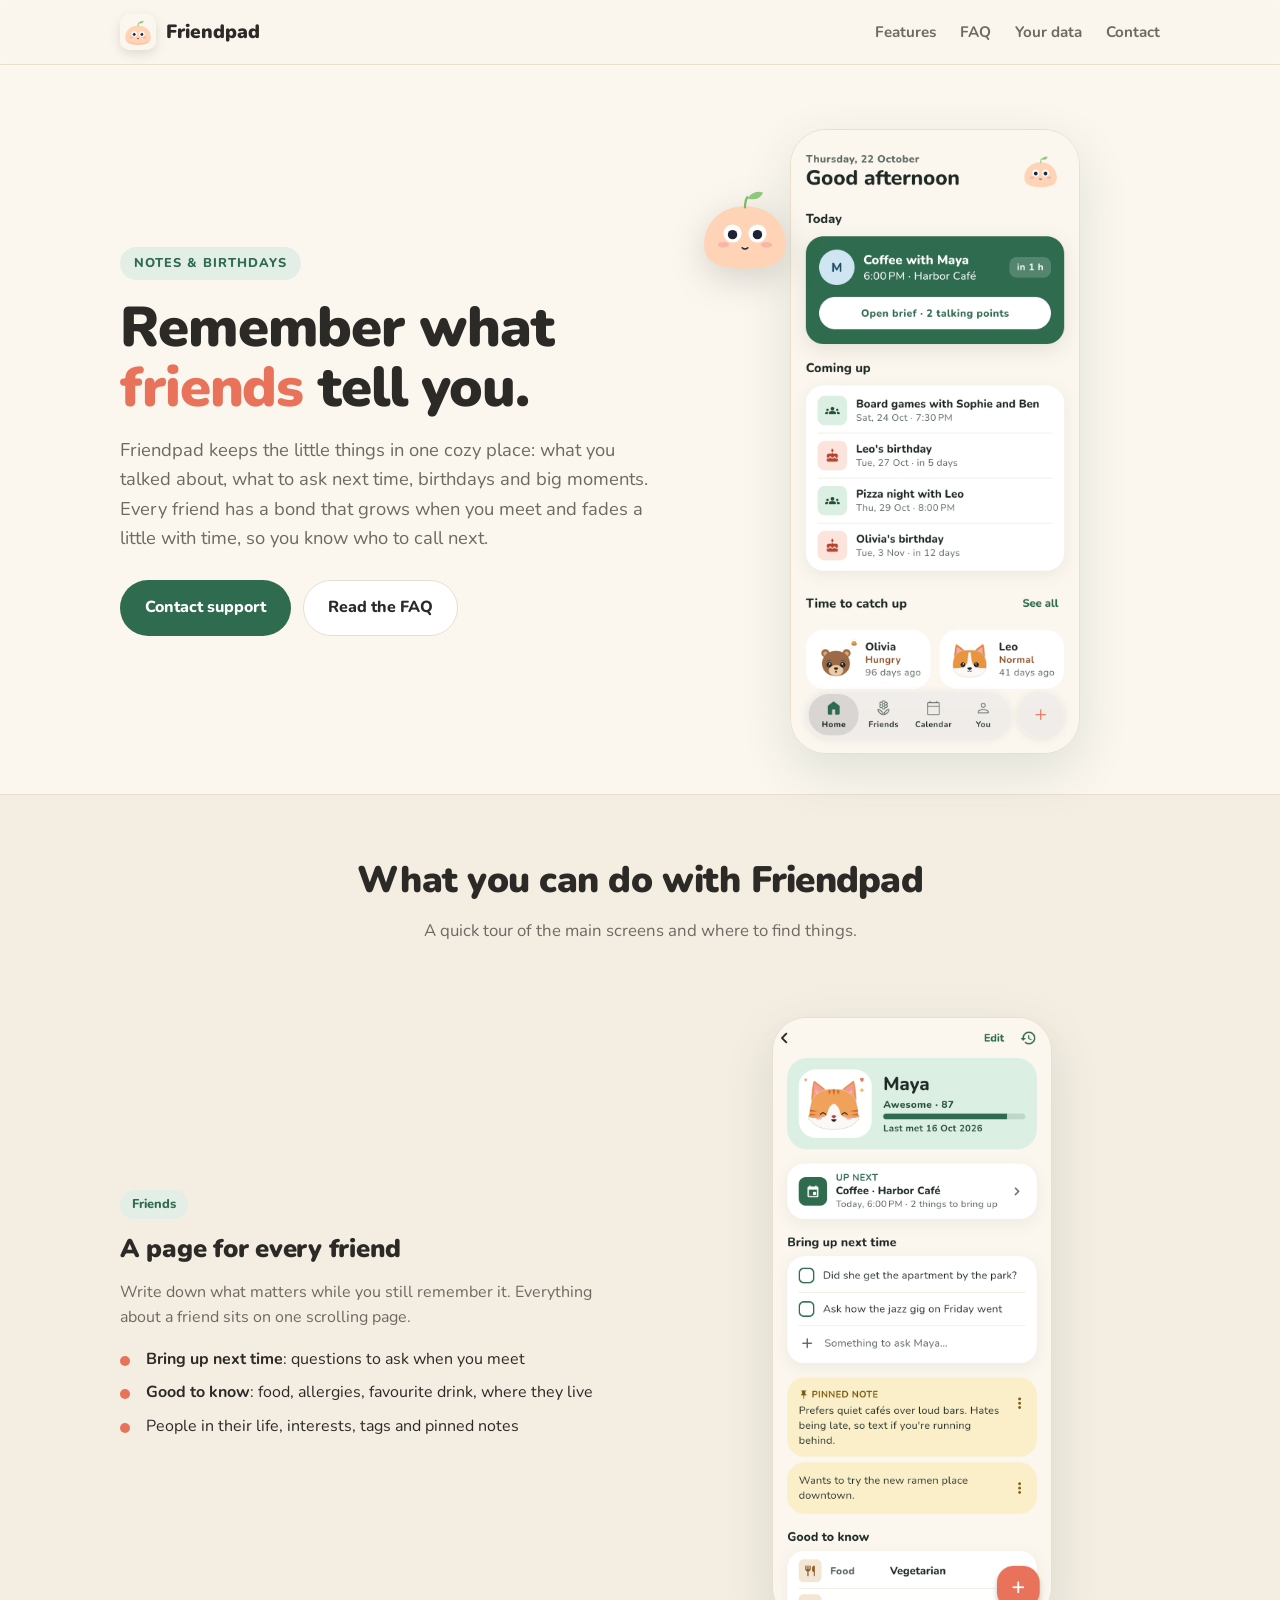
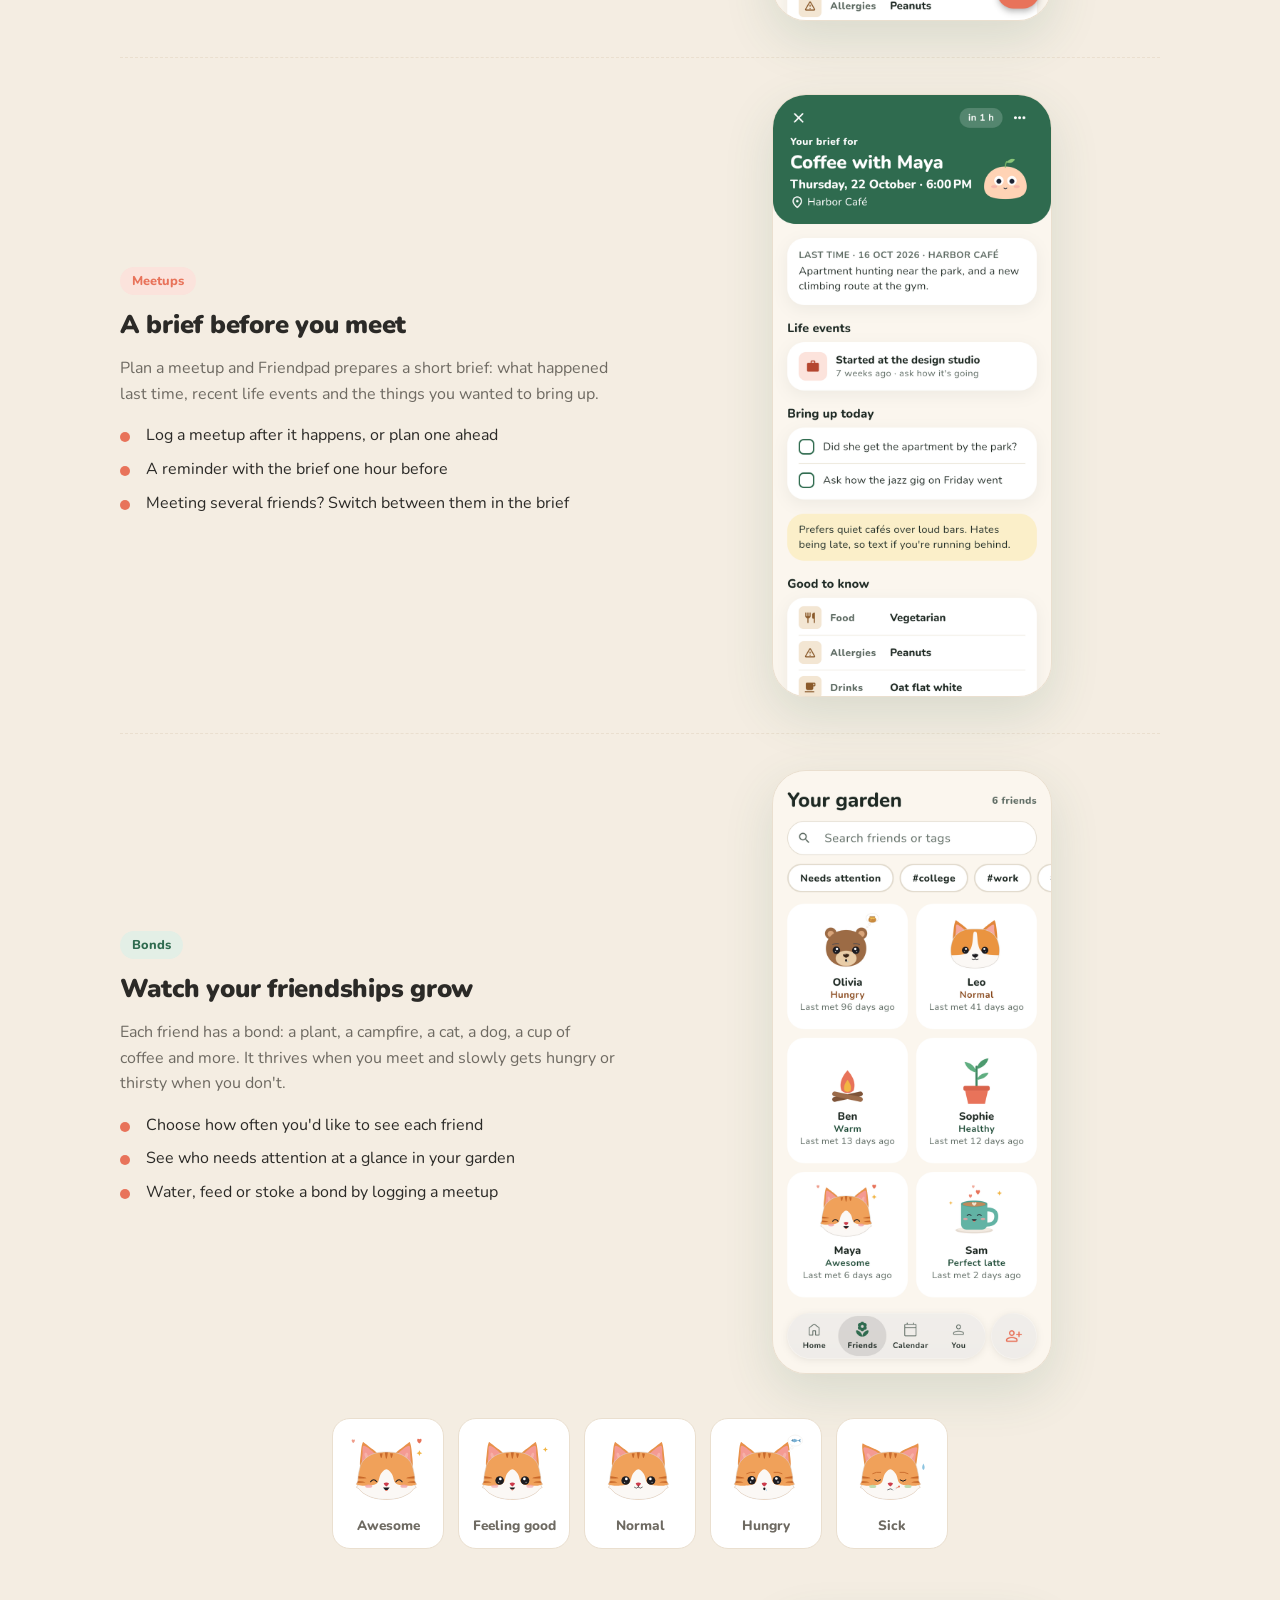
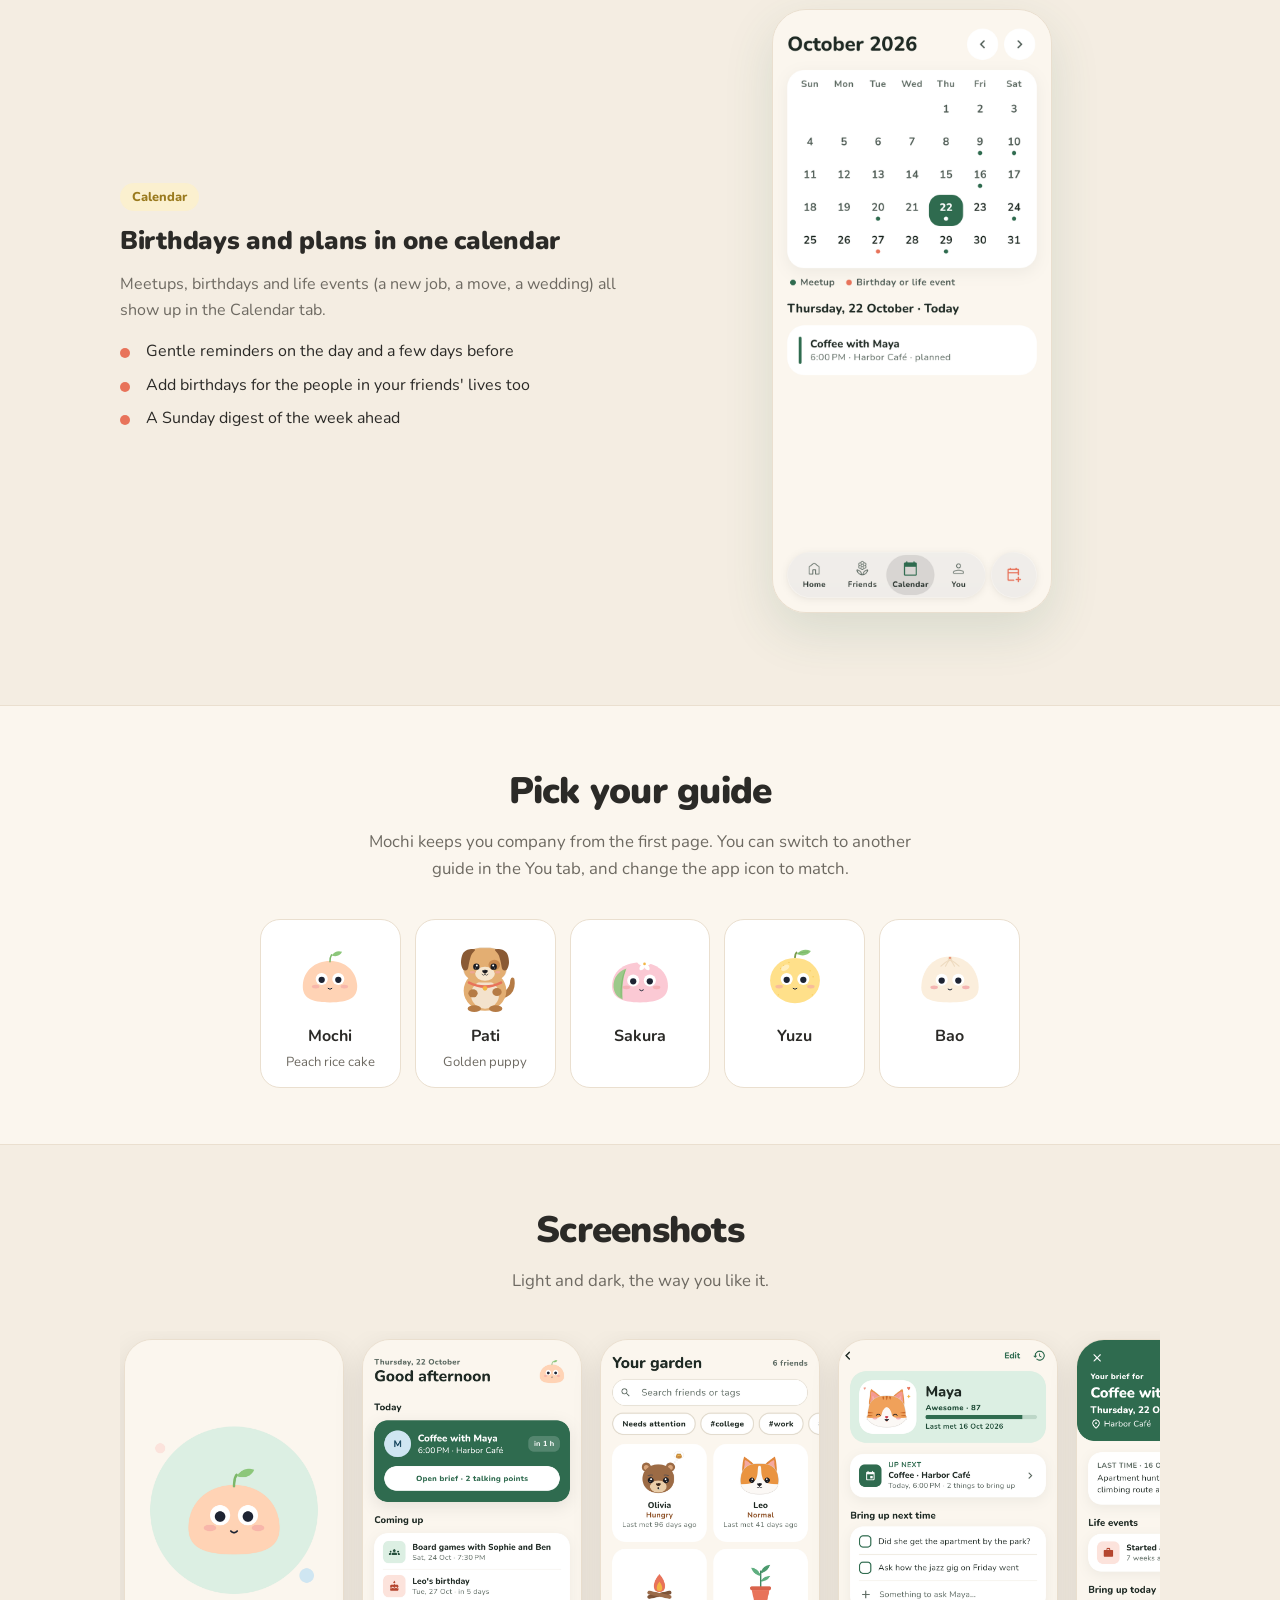
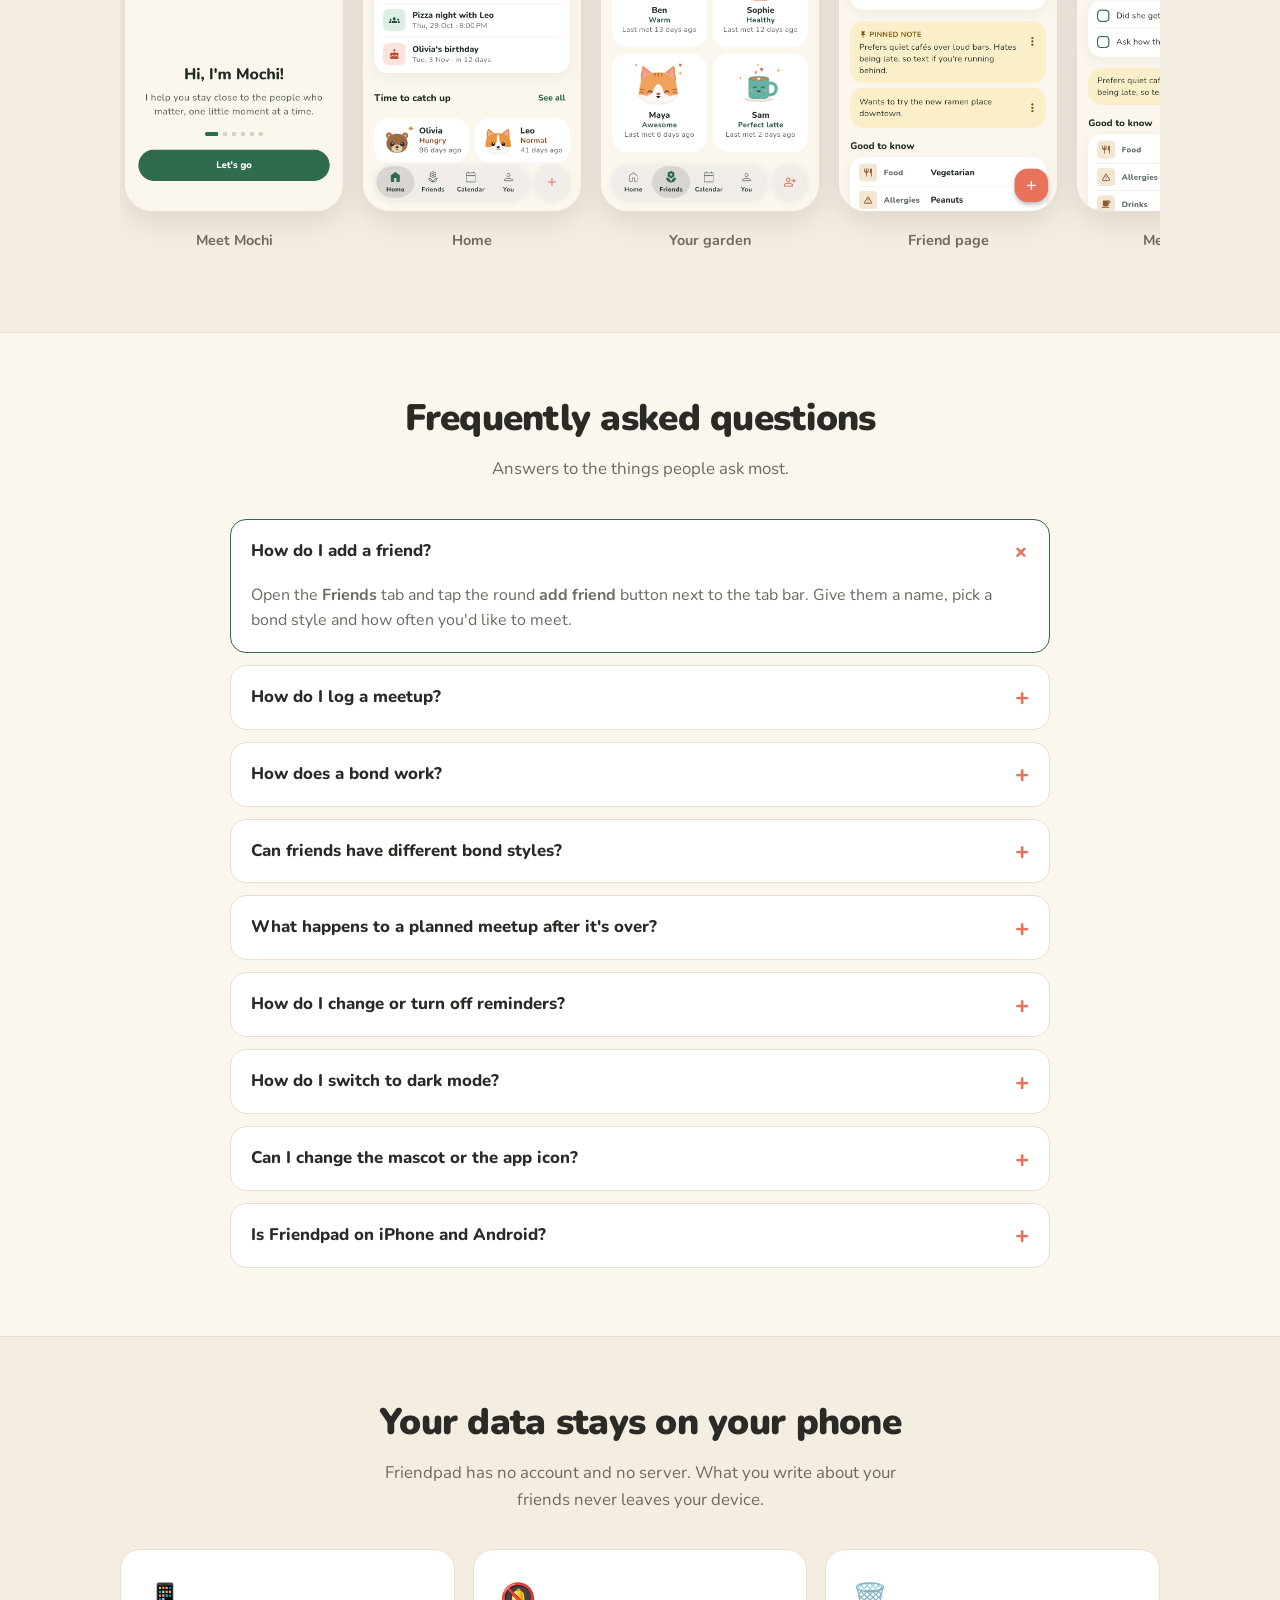
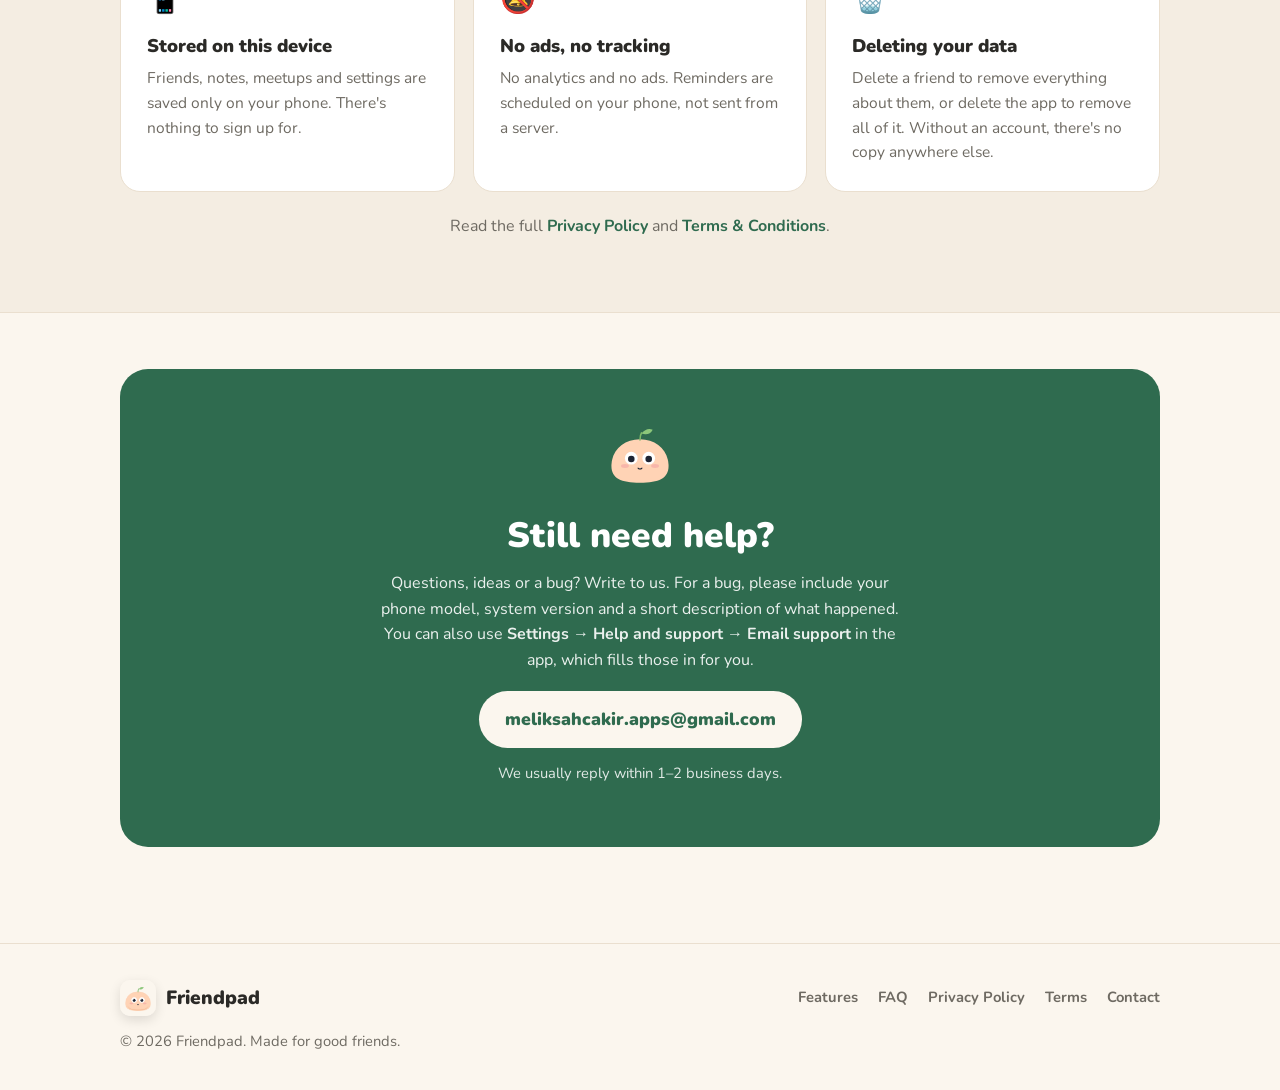
==== index.html @ 3c042c71 "Add Friendpad support site with privacy policy, terms and screenshots Co-Authored-By: Claude Opus 5." ====
<!doctype html>
<html lang="en">
<head>
  <meta charset="utf-8" />
  <meta name="viewport" content="width=device-width, initial-scale=1" />
  <title>Friendpad: Notes &amp; Birthdays</title>
  <meta name="description" content="Friendpad helps you remember what friends tell you: notes, talking points, meetups, birthdays and a little bond that grows each time you meet. Help, FAQ and contact." />
  <meta name="theme-color" content="#FBF6EE" media="(prefers-color-scheme: light)" />
  <meta name="theme-color" content="#1C222B" media="(prefers-color-scheme: dark)" />
  <meta property="og:title" content="Friendpad: Notes &amp; Birthdays" />
  <meta property="og:description" content="Remember what friends tell you. Notes, meetups, birthdays and bonds that grow when you meet." />
  <meta property="og:type" content="website" />
  <meta property="og:image" content="https://meliksahcakirr.github.io/friendspad-support/img/app_icon.png" />
  <link rel="icon" type="image/png" href="img/favicon.png" />
  <link rel="apple-touch-icon" href="img/apple-touch-icon.png" />
  <link rel="preconnect" href="https://fonts.googleapis.com" />
  <link rel="preconnect" href="https://fonts.gstatic.com" crossorigin />
  <link href="https://fonts.googleapis.com/css2?family=Nunito:wght@400;600;700;800;900&display=swap" rel="stylesheet" />
  <link rel="stylesheet" href="style.css" />
</head>
<body>
  <header class="topbar">
    <div class="wrap topbar-inner">
      <a class="brand" href="./"><img class="logo" src="img/app_icon.png" alt="" /> Friendpad</a>
      <nav class="topnav">
        <a href="#features">Features</a>
        <a href="#faq">FAQ</a>
        <a href="#privacy">Your data</a>
        <a href="#contact">Contact</a>
      </nav>
    </div>
  </header>

  <!-- Hero -->
  <section class="hero">
    <div class="wrap hero-grid">
      <div>
        <span class="kicker">Notes &amp; Birthdays</span>
        <h1>Remember what <em>friends</em> tell you.</h1>
        <p class="lead">Friendpad keeps the little things in one cozy place: what you talked about, what to ask next time, birthdays and big moments. Every friend has a bond that grows when you meet and fades a little with time, so you know who to call next.</p>
        <div class="cta-row">
          <a class="btn btn-primary" href="#contact">Contact support</a>
          <a class="btn btn-ghost" href="#faq">Read the FAQ</a>
        </div>
      </div>
      <div class="hero-art">
        <picture><source srcset="screenshots/home-dark.png" media="(prefers-color-scheme: dark)" /><img class="phone" src="screenshots/home.png" alt="Friendpad home screen with today's coffee with Maya and upcoming birthdays" /></picture>
        <img class="mochi" src="img/mascot/mochi.svg" alt="Mochi, the Friendpad mascot" />
      </div>
    </div>
  </section>

  <!-- Features -->
  <section id="features" class="band">
    <div class="wrap">
      <div class="section-head">
        <h2>What you can do with Friendpad</h2>
        <p>A quick tour of the main screens and where to find things.</p>
      </div>

      <div class="feature">
        <div class="copy">
          <span class="pill">Friends</span>
          <h3>A page for every friend</h3>
          <p>Write down what matters while you still remember it. Everything about a friend sits on one scrolling page.</p>
          <ul>
            <li><strong>Bring up next time</strong>: questions to ask when you meet</li>
            <li><strong>Good to know</strong>: food, allergies, favourite drink, where they live</li>
            <li>People in their life, interests, tags and pinned notes</li>
          </ul>
        </div>
        <div class="shot"><picture><source srcset="screenshots/friend-dark.png" media="(prefers-color-scheme: dark)" /><img src="screenshots/friend.png" alt="Maya's friend page with talking points, a pinned note and facts" loading="lazy" /></picture></div>
      </div>

      <div class="feature reverse">
        <div class="shot"><picture><source srcset="screenshots/brief-dark.png" media="(prefers-color-scheme: dark)" /><img src="screenshots/brief.png" alt="Pre-meeting brief for coffee with Maya" loading="lazy" /></picture></div>
        <div class="copy">
          <span class="pill coral">Meetups</span>
          <h3>A brief before you meet</h3>
          <p>Plan a meetup and Friendpad prepares a short brief: what happened last time, recent life events and the things you wanted to bring up.</p>
          <ul>
            <li>Log a meetup after it happens, or plan one ahead</li>
            <li>A reminder with the brief one hour before</li>
            <li>Meeting several friends? Switch between them in the brief</li>
          </ul>
        </div>
      </div>

      <div class="feature">
        <div class="copy">
          <span class="pill">Bonds</span>
          <h3>Watch your friendships grow</h3>
          <p>Each friend has a bond: a plant, a campfire, a cat, a dog, a cup of coffee and more. It thrives when you meet and slowly gets hungry or thirsty when you don't.</p>
          <ul>
            <li>Choose how often you'd like to see each friend</li>
            <li>See who needs attention at a glance in your garden</li>
            <li>Water, feed or stoke a bond by logging a meetup</li>
          </ul>
        </div>
        <div class="shot"><picture><source srcset="screenshots/friends-dark.png" media="(prefers-color-scheme: dark)" /><img src="screenshots/friends.png" alt="Your garden: friends shown as a bear, a corgi, a campfire, a plant, a cat and a coffee cup" loading="lazy" /></picture></div>
      </div>

      <div class="stages" aria-label="The five moods of a cat bond">
        <div class="stage"><img src="img/bond/cat_orange_thriving.svg" alt="" /><span>Awesome</span></div>
        <div class="stage"><img src="img/bond/cat_orange_healthy.svg" alt="" /><span>Feeling good</span></div>
        <div class="stage"><img src="img/bond/cat_orange_thirsty.svg" alt="" /><span>Normal</span></div>
        <div class="stage"><img src="img/bond/cat_orange_wilting.svg" alt="" /><span>Hungry</span></div>
        <div class="stage"><img src="img/bond/cat_orange_dormant.svg" alt="" /><span>Sick</span></div>
      </div>

      <div class="feature reverse" style="margin-top:24px">
        <div class="shot"><picture><source srcset="screenshots/calendar-dark.png" media="(prefers-color-scheme: dark)" /><img src="screenshots/calendar.png" alt="Calendar for October 2026 with meetups and birthdays marked" loading="lazy" /></picture></div>
        <div class="copy">
          <span class="pill butter">Calendar</span>
          <h3>Birthdays and plans in one calendar</h3>
          <p>Meetups, birthdays and life events (a new job, a move, a wedding) all show up in the Calendar tab.</p>
          <ul>
            <li>Gentle reminders on the day and a few days before</li>
            <li>Add birthdays for the people in your friends' lives too</li>
            <li>A Sunday digest of the week ahead</li>
          </ul>
        </div>
      </div>
    </div>
  </section>

  <!-- Mascots -->
  <section id="mascots">
    <div class="wrap">
      <div class="section-head">
        <h2>Pick your guide</h2>
        <p>Mochi keeps you company from the first page. You can switch to another guide in the You tab, and change the app icon to match.</p>
      </div>
      <div class="mascots">
        <div class="mascot"><img src="img/mascot/mochi.svg" alt="" /><strong>Mochi</strong><span>Peach rice cake</span></div>
        <div class="mascot"><img src="img/mascot/pati.svg" alt="" /><strong>Pati</strong><span>Golden puppy</span></div>
        <div class="mascot"><img src="img/mascot/sakura.svg" alt="" /><strong>Sakura</strong></div>
        <div class="mascot"><img src="img/mascot/yuzu.svg" alt="" /><strong>Yuzu</strong></div>
        <div class="mascot"><img src="img/mascot/bao.svg" alt="" /><strong>Bao</strong></div>
      </div>
    </div>
  </section>

  <!-- Gallery -->
  <section id="screens" class="band">
    <div class="wrap">
      <div class="section-head">
        <h2>Screenshots</h2>
        <p>Light and dark, the way you like it.</p>
      </div>
      <div class="gallery">
        <figure><img src="screenshots/onboarding.png" alt="Onboarding: Hi, I'm Mochi" loading="lazy" /><figcaption>Meet Mochi</figcaption></figure>
        <figure><img src="screenshots/home.png" alt="Home" loading="lazy" /><figcaption>Home</figcaption></figure>
        <figure><img src="screenshots/friends.png" alt="Your garden" loading="lazy" /><figcaption>Your garden</figcaption></figure>
        <figure><img src="screenshots/friend.png" alt="Friend page" loading="lazy" /><figcaption>Friend page</figcaption></figure>
        <figure><img src="screenshots/brief.png" alt="Meetup brief" loading="lazy" /><figcaption>Meetup brief</figcaption></figure>
        <figure><img src="screenshots/calendar.png" alt="Calendar" loading="lazy" /><figcaption>Calendar</figcaption></figure>
        <figure><img src="screenshots/you.png" alt="You tab with your promise and bond styles" loading="lazy" /><figcaption>You</figcaption></figure>
        <figure><img src="screenshots/home-dark.png" alt="Home in dark mode" loading="lazy" /><figcaption>Dark mode</figcaption></figure>
        <figure><img src="screenshots/friend-dark.png" alt="Friend page in dark mode" loading="lazy" /><figcaption>Dark mode</figcaption></figure>
      </div>
    </div>
  </section>

  <!-- FAQ -->
  <section id="faq">
    <div class="wrap">
      <div class="section-head">
        <h2>Frequently asked questions</h2>
        <p>Answers to the things people ask most.</p>
      </div>
      <div class="faq">
        <details open>
          <summary>How do I add a friend? <span class="chev">+</span></summary>
          <div class="answer"><p>Open the <strong>Friends</strong> tab and tap the round <strong>add friend</strong> button next to the tab bar. Give them a name, pick a bond style and how often you'd like to meet.</p></div>
        </details>
        <details>
          <summary>How do I log a meetup? <span class="chev">+</span></summary>
          <div class="answer"><p>Open a friend and tap <strong>Log a meetup</strong>, or tap their bond. On Home, the <strong>+</strong> button lets you log or plan one too. Plan one ahead with <strong>Plan one</strong> and you'll get a brief of past talks before you meet.</p></div>
        </details>
        <details>
          <summary>How does a bond work? <span class="chev">+</span></summary>
          <div class="answer">
            <p>A bond is strongest right after you meet and slowly fades as time passes. How fast it fades depends on how often you'd like to see that friend (weekly, every two weeks, monthly, every few months or yearly).</p>
            <p>A new friend starts at a healthy level on the day you add them. Logging a meetup fills the bond back up.</p>
          </div>
        </details>
        <details>
          <summary>Can friends have different bond styles? <span class="chev">+</span></summary>
          <div class="answer"><p>Yes. New friends get the style you picked in <strong>You</strong>, and you can change any friend's style when you edit them. Cats and dogs come in several colours and breeds.</p></div>
        </details>
        <details>
          <summary>What happens to a planned meetup after it's over? <span class="chev">+</span></summary>
          <div class="answer"><p>Friendpad asks "Did it happen?" on Home and in the meetup's brief. Only meetups you confirm count toward the bond.</p></div>
        </details>
        <details>
          <summary>How do I change or turn off reminders? <span class="chev">+</span></summary>
          <div class="answer"><p>Go to <strong>You</strong> → the gear button → <strong>Notifications</strong>. Each kind of reminder (meetup briefs, "Did it happen?", birthdays, life events, fading bonds and the weekly digest) can be turned off on its own. For a birthday or life event, choose when to be reminded in that event's sheet.</p></div>
        </details>
        <details>
          <summary>How do I switch to dark mode? <span class="chev">+</span></summary>
          <div class="answer"><p>Open <strong>Settings</strong> from the gear on the You tab and pick System, Light or Dark.</p></div>
        </details>
        <details>
          <summary>Can I change the mascot or the app icon? <span class="chev">+</span></summary>
          <div class="answer"><p>Pick a different guide in the <strong>You</strong> tab. If the app icon shows another mascot, You offers an <strong>Update app icon</strong> button so the icon can match.</p></div>
        </details>
        <details>
          <summary>Is Friendpad on iPhone and Android? <span class="chev">+</span></summary>
          <div class="answer"><p>Yes, Friendpad is made for both iPhone and Android. If you run into a problem on one of them, tell us your phone model and system version so we can help faster.</p></div>
        </details>
      </div>
    </div>
  </section>

  <!-- Privacy -->
  <section id="privacy" class="band">
    <div class="wrap">
      <div class="section-head">
        <h2>Your data stays on your phone</h2>
        <p>Friendpad has no account and no server. What you write about your friends never leaves your device.</p>
      </div>
      <div class="cards">
        <div class="card">
          <div class="ico">📱</div>
          <h3>Stored on this device</h3>
          <p>Friends, notes, meetups and settings are saved only on your phone. There's nothing to sign up for.</p>
        </div>
        <div class="card">
          <div class="ico">🔕</div>
          <h3>No ads, no tracking</h3>
          <p>No analytics and no ads. Reminders are scheduled on your phone, not sent from a server.</p>
        </div>
        <div class="card">
          <div class="ico">🗑️</div>
          <h3>Deleting your data</h3>
          <p>Delete a friend to remove everything about them, or delete the app to remove all of it. Without an account, there's no copy anywhere else.</p>
        </div>
      </div>
      <p style="text-align:center; margin-top:22px; color:var(--muted)">
        Read the full <a href="privacy_policy.html">Privacy Policy</a> and <a href="terms.html">Terms &amp; Conditions</a>.
      </p>
    </div>
  </section>

  <!-- Contact -->
  <section id="contact">
    <div class="wrap">
      <div class="contact">
        <img src="img/mascot/mochi.svg" alt="" />
        <h2>Still need help?</h2>
        <p>Questions, ideas or a bug? Write to us. For a bug, please include your phone model, system version and a short description of what happened. You can also use <strong>Settings → Help and support → Email support</strong> in the app, which fills those in for you.</p>
        <a class="email" href="mailto:meliksahcakir.apps@gmail.com?subject=Friendpad%20support">meliksahcakir.apps@gmail.com</a>
        <p class="note">We usually reply within 1–2 business days.</p>
      </div>
    </div>
  </section>

  <footer>
    <div class="wrap footer-inner">
      <a class="brand" href="./"><img class="logo" src="img/app_icon.png" alt="" /> Friendpad</a>
      <nav class="footer-links">
        <a href="#features">Features</a>
        <a href="#faq">FAQ</a>
        <a href="privacy_policy.html">Privacy Policy</a>
        <a href="terms.html">Terms</a>
        <a href="mailto:meliksahcakir.apps@gmail.com">Contact</a>
      </nav>
    </div>
    <div class="wrap" style="margin-top:14px;"><span id="year">© 2026</span> Friendpad. Made for good friends.</div>
  </footer>
  <script>document.getElementById('year').textContent = '© ' + new Date().getFullYear();</script>
</body>
</html>
---- style.css ----
:root {
  --green:      #2F6B4F;
  --green-2:    #3E8564;
  --green-soft: #E3EFE6;
  --coral:      #E8735A;
  --coral-soft: #FBE3DC;
  --butter:     #FBF0CF;
  --cream:      #FBF6EE;
  --bg:         #FBF6EE;
  --surface:    #FFFFFF;
  --surface-2:  #F4EDE2;
  --border:     #EADFCF;
  --text:       #2B2A27;
  --muted:      #6E6A62;
  --on-green:   #FFFFFF;
  --shadow:     0 18px 50px rgba(47, 107, 79, .14);
  --radius:     20px;
  --maxw:       1080px;
}

@media (prefers-color-scheme: dark) {
  :root:not([data-theme="light"]) {
    --green:      #7CC59D;
    --green-2:    #96D4B1;
    --green-soft: #26342E;
    --coral:      #F08A72;
    --coral-soft: #3A2B2A;
    --butter:     #3A3424;
    --bg:         #1C222B;
    --surface:    #252C37;
    --surface-2:  #2D3542;
    --border:     #36404E;
    --text:       #EEF0F3;
    --muted:      #A6AEBA;
    --on-green:   #14231B;
    --shadow:     0 18px 50px rgba(0, 0, 0, .45);
  }
}

* { box-sizing: border-box; }
html { scroll-behavior: smooth; }

body {
  margin: 0;
  background: var(--bg);
  color: var(--text);
  font-family: 'Nunito', -apple-system, BlinkMacSystemFont, 'Segoe UI', Roboto, sans-serif;
  -webkit-font-smoothing: antialiased;
  line-height: 1.6;
}

a { color: var(--green); font-weight: 700; text-decoration: none; }
a:hover { text-decoration: underline; }
img { max-width: 100%; }

.wrap { max-width: var(--maxw); margin: 0 auto; padding: 0 20px; }

/* Top bar */
header.topbar {
  position: sticky; top: 0; z-index: 20;
  background: color-mix(in srgb, var(--bg) 85%, transparent);
  backdrop-filter: saturate(140%) blur(12px);
  -webkit-backdrop-filter: saturate(140%) blur(12px);
  border-bottom: 1px solid var(--border);
}
.topbar-inner { display: flex; align-items: center; justify-content: space-between; height: 64px; }
.brand { display: flex; align-items: center; gap: 10px; font-weight: 900; font-size: 1.2rem; color: var(--text); }
.brand:hover { text-decoration: none; }
.logo { width: 36px; height: 36px; border-radius: 10px; display: block; box-shadow: 0 4px 12px rgba(0,0,0,.12); }
.topnav { display: flex; gap: 24px; }
.topnav a { color: var(--muted); font-weight: 700; font-size: .95rem; }
.topnav a:hover { color: var(--text); text-decoration: none; }
@media (max-width: 720px) { .topnav { display: none; } }

/* Hero */
.hero { padding: 64px 0 40px; }
.hero-grid { display: grid; grid-template-columns: 1.1fr .9fr; gap: 40px; align-items: center; }
.kicker {
  display: inline-flex; align-items: center; gap: 8px;
  color: var(--green); background: var(--green-soft);
  font-weight: 800; font-size: .8rem; letter-spacing: .08em; text-transform: uppercase;
  padding: 6px 14px; border-radius: 999px; margin-bottom: 18px;
}
.hero h1 { font-size: clamp(2.2rem, 5.5vw, 3.5rem); line-height: 1.08; margin: 0 0 16px; font-weight: 900; letter-spacing: -.02em; }
.hero h1 em { font-style: normal; color: var(--coral); }
.hero .lead { color: var(--muted); font-size: 1.15rem; margin: 0 0 28px; max-width: 540px; }
.hero-art { position: relative; display: flex; justify-content: center; }
.hero-art .phone { width: 100%; max-width: 290px; border-radius: 36px; box-shadow: var(--shadow); border: 1px solid var(--border); }
.hero-art .mochi { position: absolute; width: 120px; left: calc(50% - 250px); top: 40px; filter: drop-shadow(0 10px 18px rgba(0,0,0,.15)); }
@media (max-width: 820px) {
  .hero { padding-top: 40px; }
  .hero-grid { grid-template-columns: 1fr; text-align: center; }
  .hero .lead { margin-left: auto; margin-right: auto; }
  .cta-row { justify-content: center; }
  .hero-art .mochi { display: none; }
}

.cta-row { display: flex; gap: 12px; flex-wrap: wrap; }
.btn {
  display: inline-flex; align-items: center; gap: 8px;
  padding: 14px 24px; border-radius: 999px; font-weight: 800; font-size: 1rem;
  border: 1px solid transparent; transition: transform .12s ease;
}
.btn:hover { text-decoration: none; transform: translateY(-2px); }
.btn-primary { background: var(--green); color: var(--on-green); }
.btn-ghost { background: var(--surface); color: var(--text); border-color: var(--border); }

/* Sections */
section { padding: 56px 0; }
.section-head { text-align: center; margin-bottom: 36px; }
.section-head h2 { font-size: clamp(1.7rem, 4vw, 2.3rem); font-weight: 900; letter-spacing: -.02em; margin: 0 0 8px; }
.section-head p { color: var(--muted); margin: 0 auto; max-width: 560px; font-size: 1.05rem; }
.band { background: var(--surface-2); border-top: 1px solid var(--border); border-bottom: 1px solid var(--border); }

/* Feature rows */
.feature { display: grid; grid-template-columns: 1fr 1fr; gap: 48px; align-items: center; padding: 36px 0; }
.feature + .feature { border-top: 1px dashed var(--border); }
.feature.reverse .shot { order: 2; }
.pill {
  display: inline-block; border-radius: 999px; padding: 4px 12px;
  font-size: .8rem; font-weight: 800; margin-bottom: 10px;
  background: var(--green-soft); color: var(--green);
}
.pill.coral { background: var(--coral-soft); color: var(--coral); }
.pill.butter { background: var(--butter); color: #9A7A1E; }
@media (prefers-color-scheme: dark) { :root:not([data-theme="light"]) .pill.butter { color: #E8C96A; } }
.feature h3 { font-size: 1.6rem; font-weight: 900; margin: 0 0 10px; letter-spacing: -.01em; }
.feature p { color: var(--muted); margin: 0 0 16px; }
.feature ul { margin: 0; padding: 0; list-style: none; }
.feature li { position: relative; padding-left: 26px; margin-bottom: 8px; }
.feature li::before {
  content: ""; position: absolute; left: 0; top: 9px; width: 10px; height: 10px;
  border-radius: 50%; background: var(--coral);
}
.shot { display: flex; justify-content: center; }
.shot img { width: 100%; max-width: 280px; border-radius: 34px; border: 1px solid var(--border); box-shadow: var(--shadow); }
@media (max-width: 820px) {
  .feature { grid-template-columns: 1fr; gap: 24px; }
  .feature.reverse .shot { order: 0; }
  .shot img { max-width: 250px; }
}

/* Bond stages */
.stages { display: flex; justify-content: center; gap: 14px; flex-wrap: wrap; margin-top: 8px; }
.stage { background: var(--surface); border: 1px solid var(--border); border-radius: 18px; padding: 12px 10px 10px; width: 112px; text-align: center; }
.stage img { width: 76px; height: 76px; display: block; margin: 0 auto 6px; }
.stage span { font-size: .85rem; font-weight: 800; color: var(--muted); }

/* Mascots */
.mascots { display: grid; grid-template-columns: repeat(5, 1fr); gap: 14px; max-width: 760px; margin: 0 auto; }
.mascot { background: var(--surface); border: 1px solid var(--border); border-radius: 20px; padding: 16px 8px 12px; text-align: center; }
.mascot img { width: 80px; height: 80px; display: block; margin: 0 auto 8px; }
.mascot strong { display: block; }
.mascot span { font-size: .82rem; color: var(--muted); }
@media (max-width: 640px) { .mascots { grid-template-columns: repeat(3, 1fr); } }

/* Gallery */
.gallery { display: flex; gap: 18px; overflow-x: auto; padding: 8px 4px 24px; scroll-snap-type: x mandatory; }
.gallery figure { margin: 0; flex: none; width: 220px; scroll-snap-align: center; text-align: center; }
.gallery img { width: 100%; border-radius: 28px; border: 1px solid var(--border); box-shadow: 0 10px 30px rgba(0,0,0,.10); }
.gallery figcaption { font-size: .9rem; color: var(--muted); font-weight: 700; margin-top: 8px; }

/* FAQ */
.faq { max-width: 820px; margin: 0 auto; }
details { background: var(--surface); border: 1px solid var(--border); border-radius: 16px; margin-bottom: 12px; padding: 0 20px; }
details[open] { border-color: var(--green); }
summary {
  list-style: none; cursor: pointer; padding: 18px 0; font-weight: 800; font-size: 1.05rem;
  display: flex; align-items: center; justify-content: space-between; gap: 16px;
}
summary::-webkit-details-marker { display: none; }
summary .chev { color: var(--coral); font-size: 1.5rem; line-height: 1; transition: transform .2s ease; flex: none; }
details[open] summary .chev { transform: rotate(45deg); }
details .answer { padding: 0 0 18px; color: var(--muted); }
details .answer p { margin: 0 0 10px; }
details .answer p:last-child { margin-bottom: 0; }

/* Cards */
.cards { display: grid; grid-template-columns: repeat(3, 1fr); gap: 18px; }
@media (max-width: 760px) { .cards { grid-template-columns: 1fr; } }
.card { background: var(--surface); border: 1px solid var(--border); border-radius: var(--radius); padding: 26px; }
.card .ico { font-size: 1.8rem; margin-bottom: 8px; }
.card h3 { margin: 0 0 6px; font-size: 1.15rem; font-weight: 900; }
.card p { color: var(--muted); margin: 0; font-size: .97rem; }

/* Contact */
.contact {
  background: var(--green); color: var(--on-green);
  border-radius: 28px; padding: 44px 28px; text-align: center; position: relative; overflow: hidden;
}
.contact h2 { margin: 0 0 8px; font-size: clamp(1.6rem, 4vw, 2.2rem); font-weight: 900; }
.contact p { margin: 0 auto 18px; max-width: 520px; opacity: .9; }
.contact .email {
  display: inline-block; background: var(--cream); color: #2F6B4F;
  padding: 14px 26px; border-radius: 999px; font-size: 1.1rem; font-weight: 900; word-break: break-all;
}
.contact .note { font-size: .92rem; margin-top: 14px; opacity: .85; }
.contact img { width: 84px; display: block; margin: 0 auto 10px; }

/* Footer */
footer { border-top: 1px solid var(--border); padding: 36px 0; margin-top: 40px; color: var(--muted); font-size: .92rem; }
.footer-inner { display: flex; align-items: center; justify-content: space-between; gap: 20px; flex-wrap: wrap; }
.footer-links { display: flex; gap: 20px; flex-wrap: wrap; }
.footer-links a { color: var(--muted); }
.footer-links a:hover { color: var(--text); }

/* Legal pages */
.legal { max-width: 760px; margin: 0 auto; padding: 48px 20px 24px; }
.legal h1 { font-size: clamp(2rem, 5vw, 2.6rem); font-weight: 900; margin: 0 0 6px; letter-spacing: -.02em; }
.legal .effective { color: var(--muted); margin: 0 0 28px; }
.legal .summary { background: var(--green-soft); border-radius: var(--radius); padding: 20px 24px; margin-bottom: 32px; }
.legal .summary h2 { margin-top: 0; font-size: 1.1rem; }
.legal .summary ul { margin: 0; padding-left: 20px; }
.legal h2 { font-size: 1.25rem; font-weight: 900; margin: 32px 0 8px; }
.legal p, .legal li { color: var(--text); }
.legal ul { padding-left: 22px; }
.legal li { margin-bottom: 6px; }
picture { display: contents; }
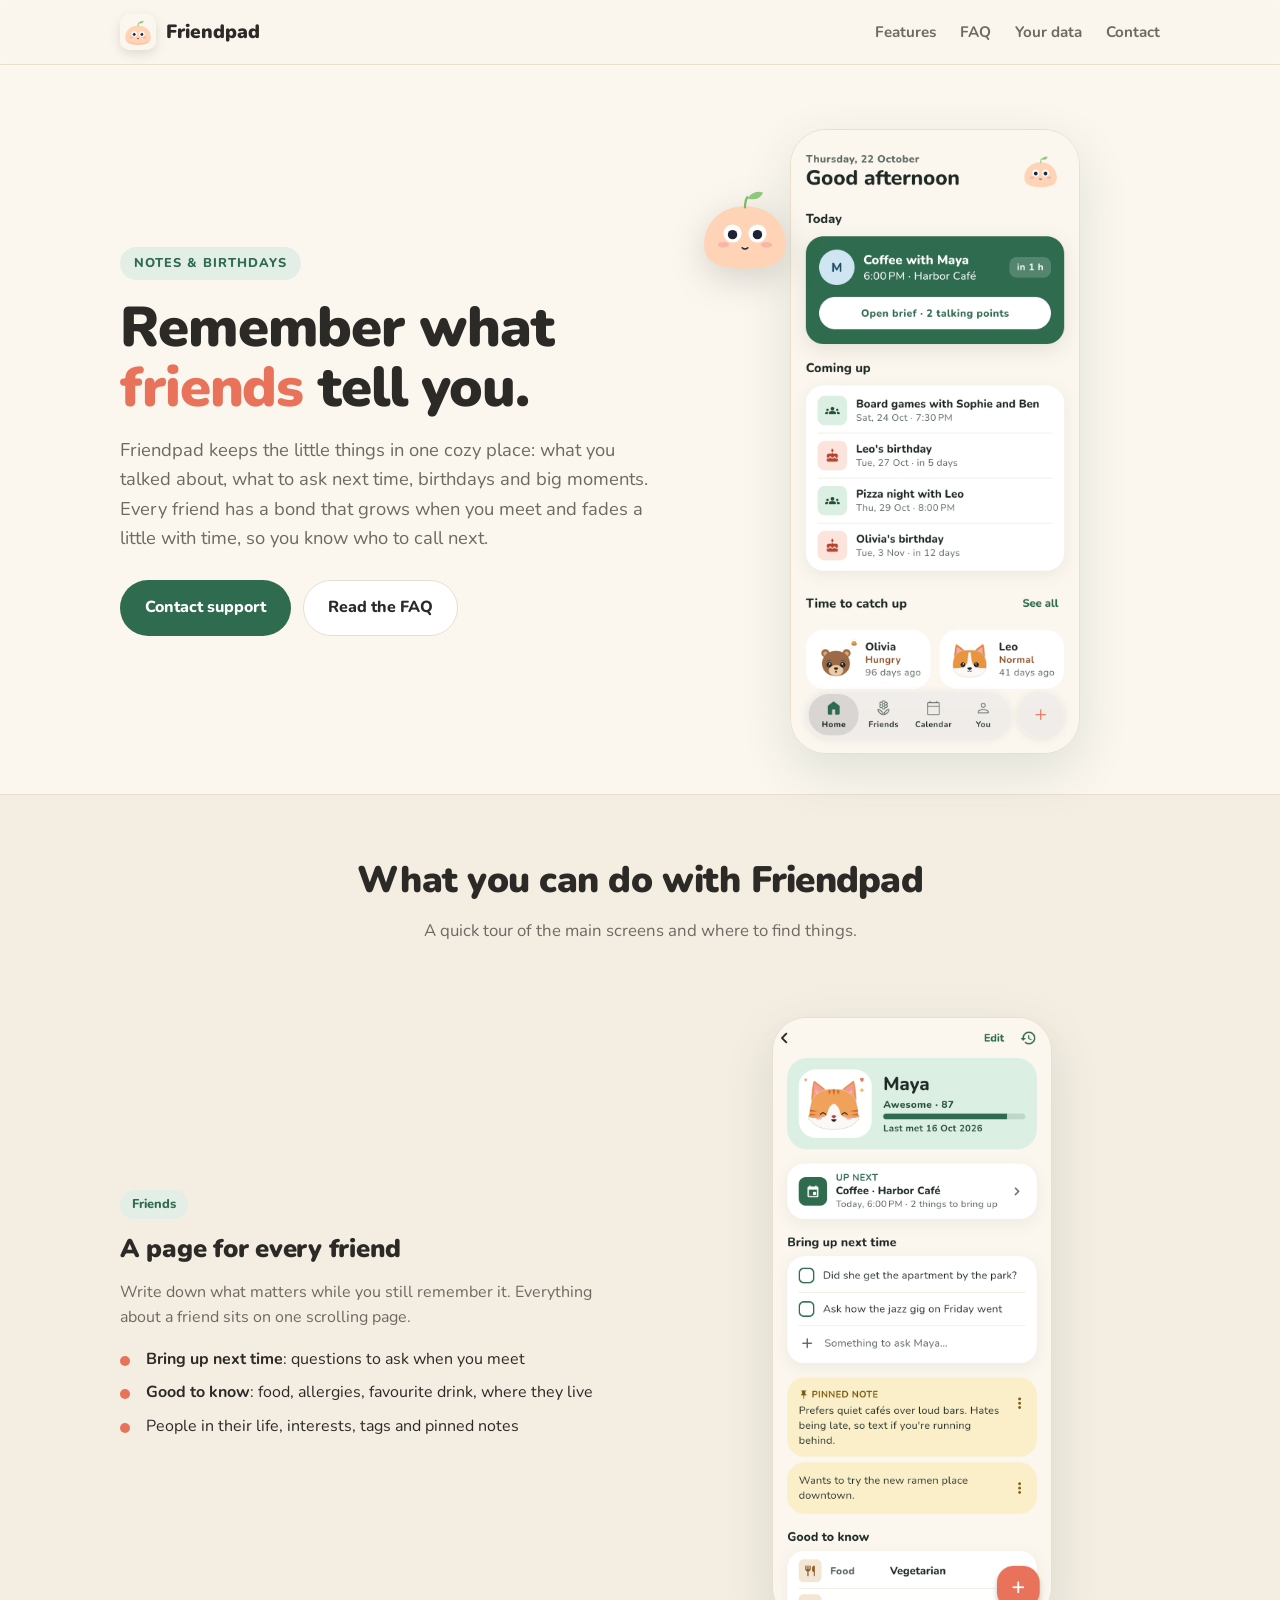
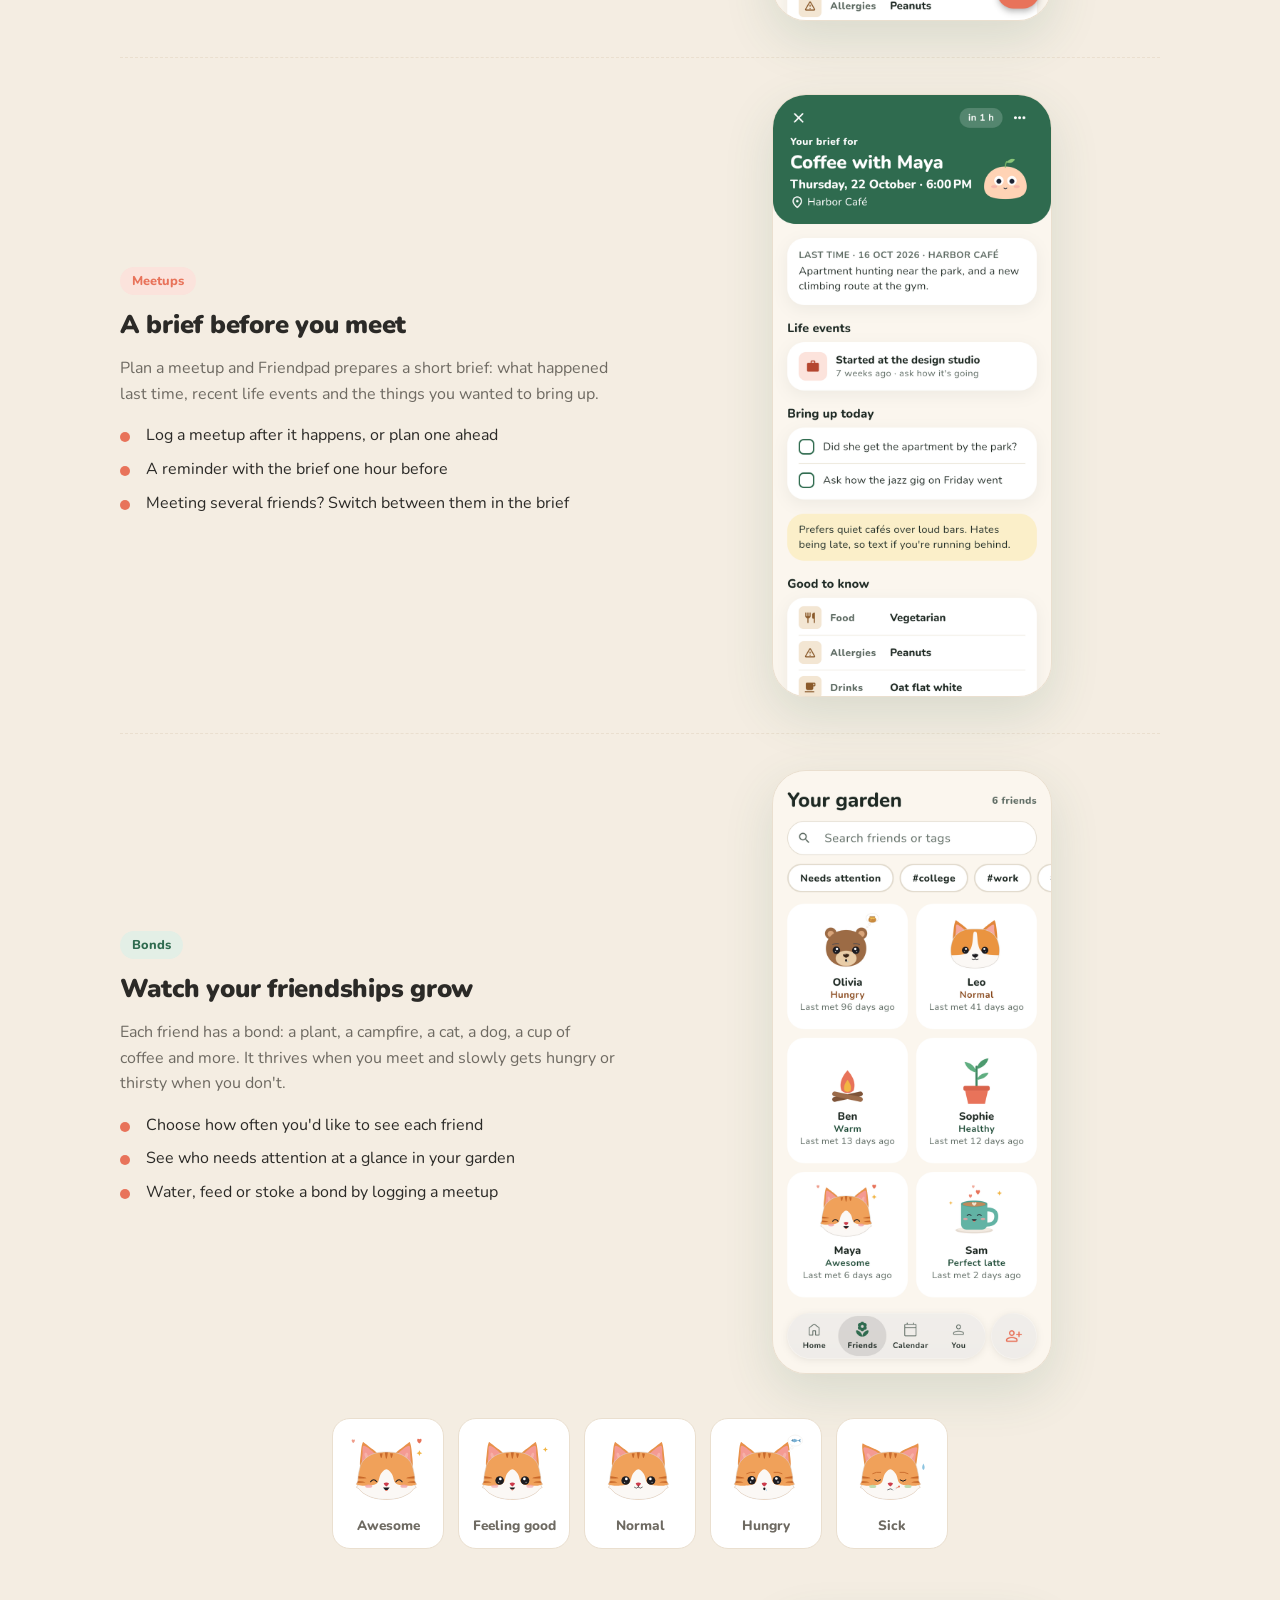
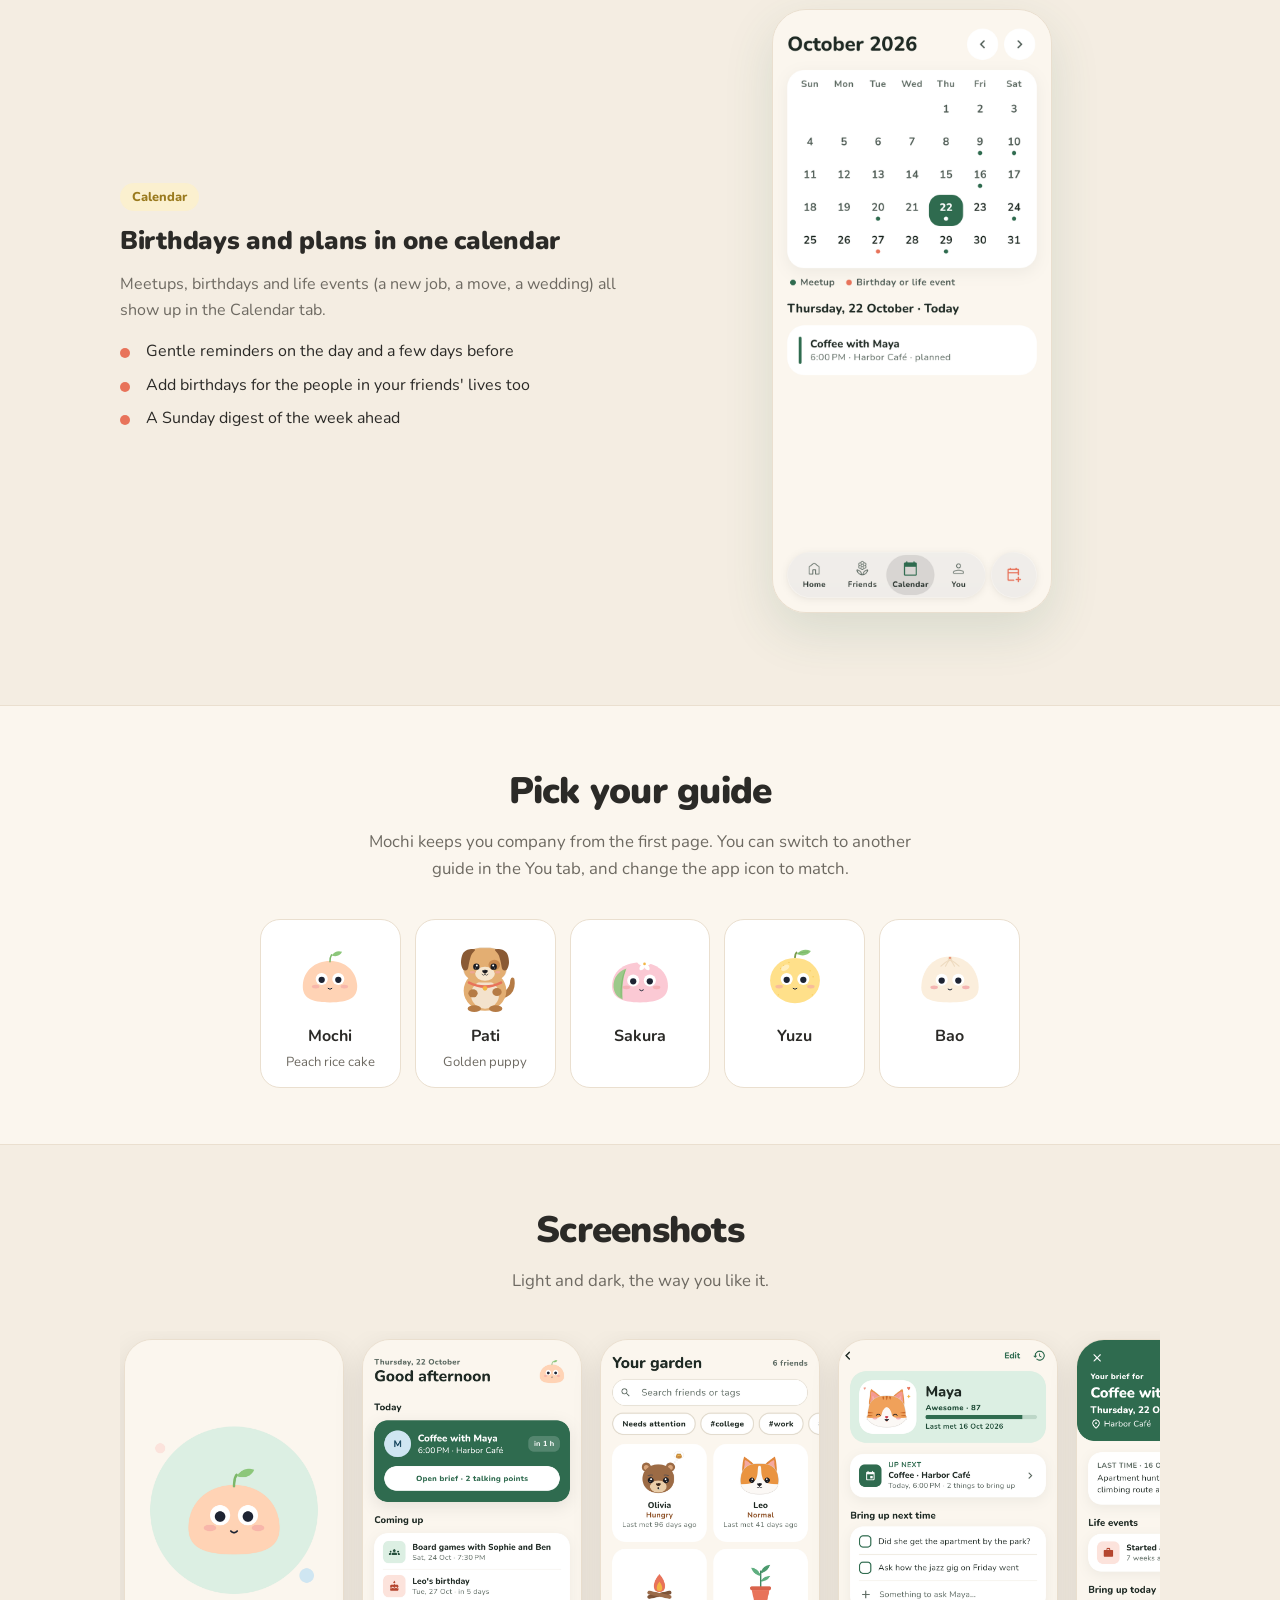
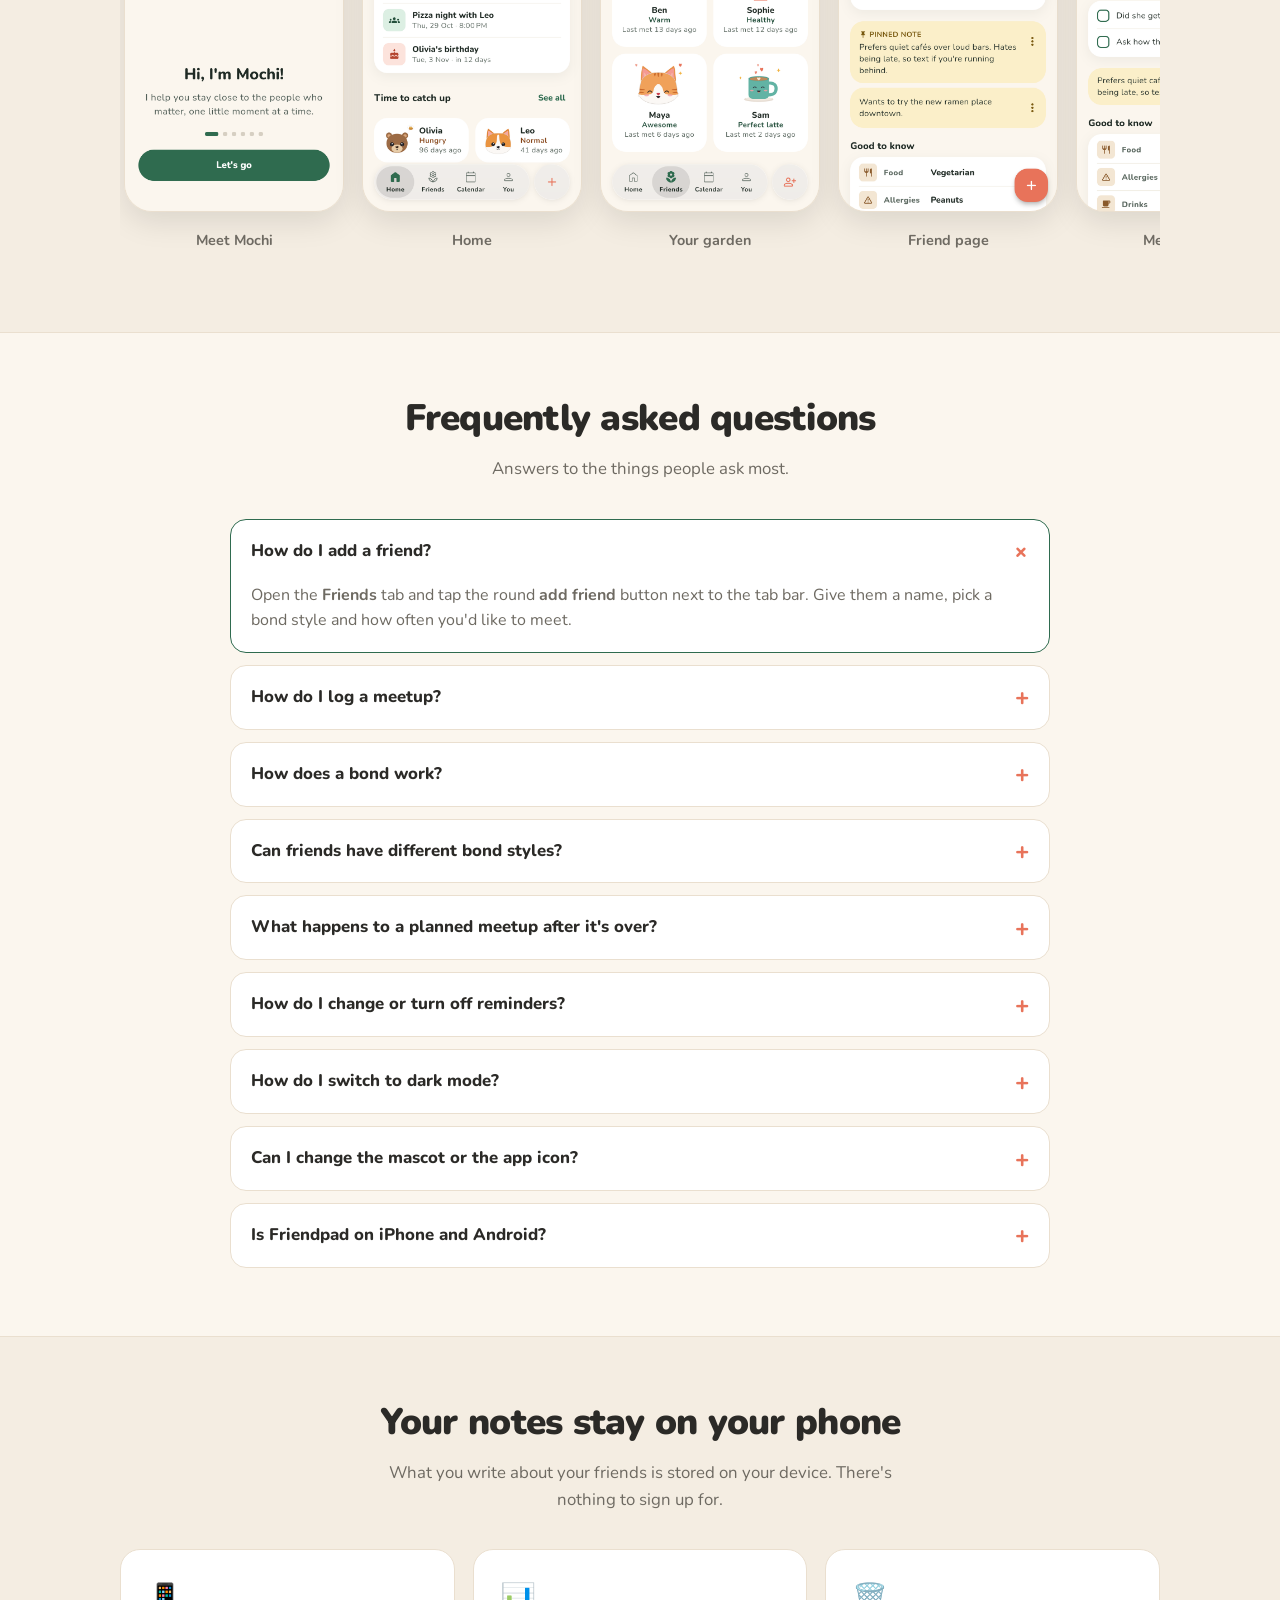
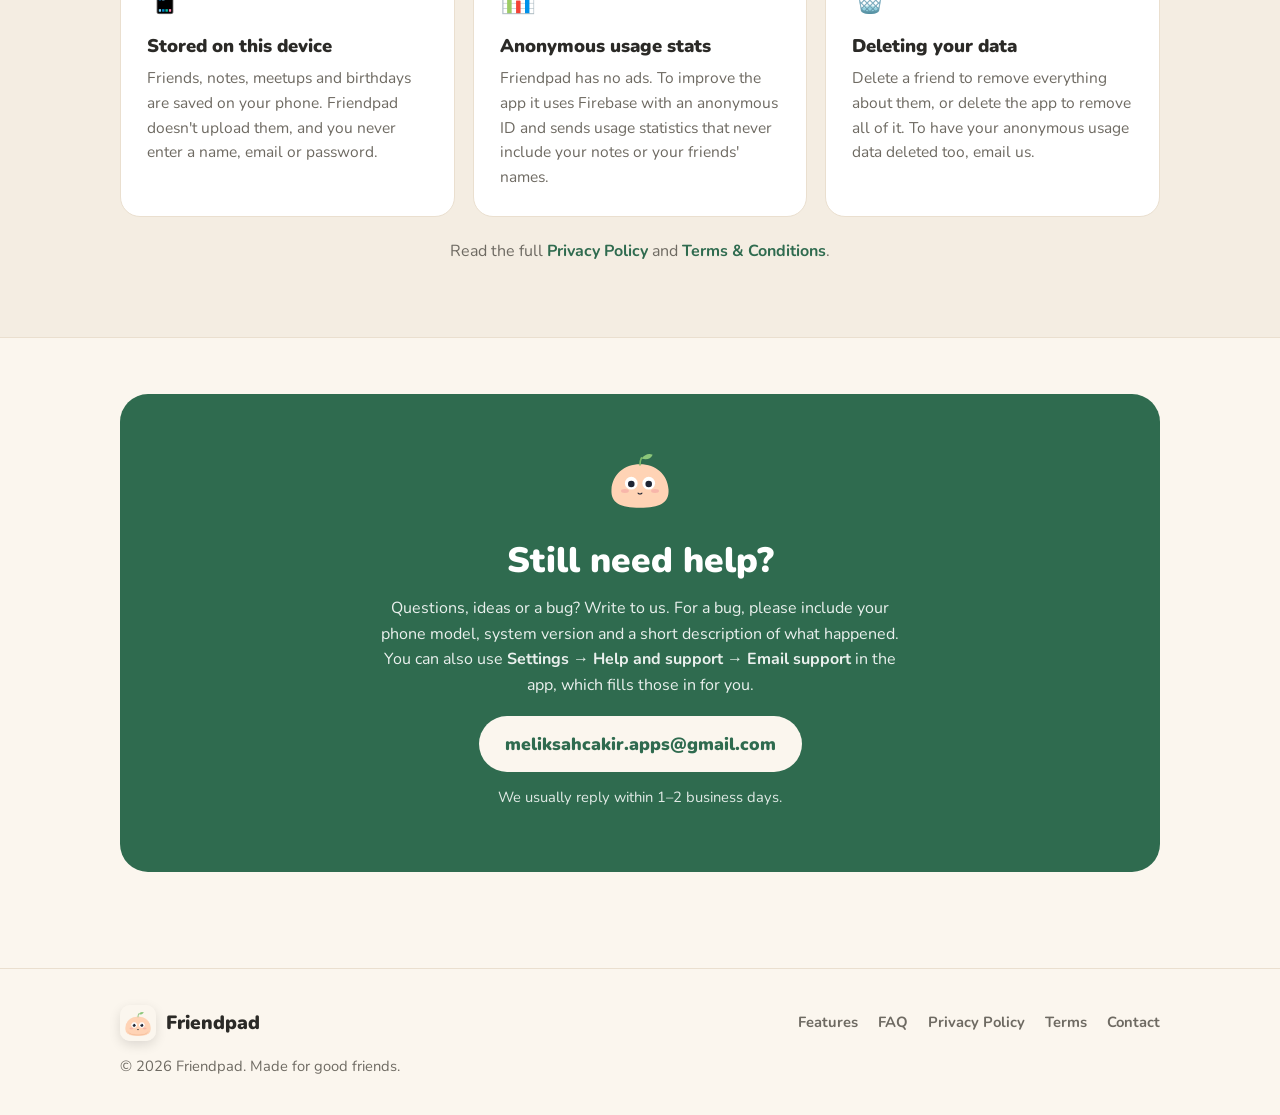
==== commit efa03630: "Describe Firebase anonymous sign-in and analytics on the site and in the policies Co-Authored-By: Cl" ====
--- a/index.html
+++ b/index.html
@@ -217,24 +217,24 @@
   <section id="privacy" class="band">
     <div class="wrap">
       <div class="section-head">
-        <h2>Your data stays on your phone</h2>
-        <p>Friendpad has no account and no server. What you write about your friends never leaves your device.</p>
+        <h2>Your notes stay on your phone</h2>
+        <p>What you write about your friends is stored on your device. There's nothing to sign up for.</p>
       </div>
       <div class="cards">
         <div class="card">
           <div class="ico">📱</div>
           <h3>Stored on this device</h3>
-          <p>Friends, notes, meetups and settings are saved only on your phone. There's nothing to sign up for.</p>
+          <p>Friends, notes, meetups and birthdays are saved on your phone. Friendpad doesn't upload them, and you never enter a name, email or password.</p>
         </div>
         <div class="card">
-          <div class="ico">🔕</div>
-          <h3>No ads, no tracking</h3>
-          <p>No analytics and no ads. Reminders are scheduled on your phone, not sent from a server.</p>
+          <div class="ico">📊</div>
+          <h3>Anonymous usage stats</h3>
+          <p>Friendpad has no ads. To improve the app it uses Firebase with an anonymous ID and sends usage statistics that never include your notes or your friends' names.</p>
         </div>
         <div class="card">
           <div class="ico">🗑️</div>
           <h3>Deleting your data</h3>
-          <p>Delete a friend to remove everything about them, or delete the app to remove all of it. Without an account, there's no copy anywhere else.</p>
+          <p>Delete a friend to remove everything about them, or delete the app to remove all of it. To have your anonymous usage data deleted too, email us.</p>
         </div>
       </div>
       <p style="text-align:center; margin-top:22px; color:var(--muted)">
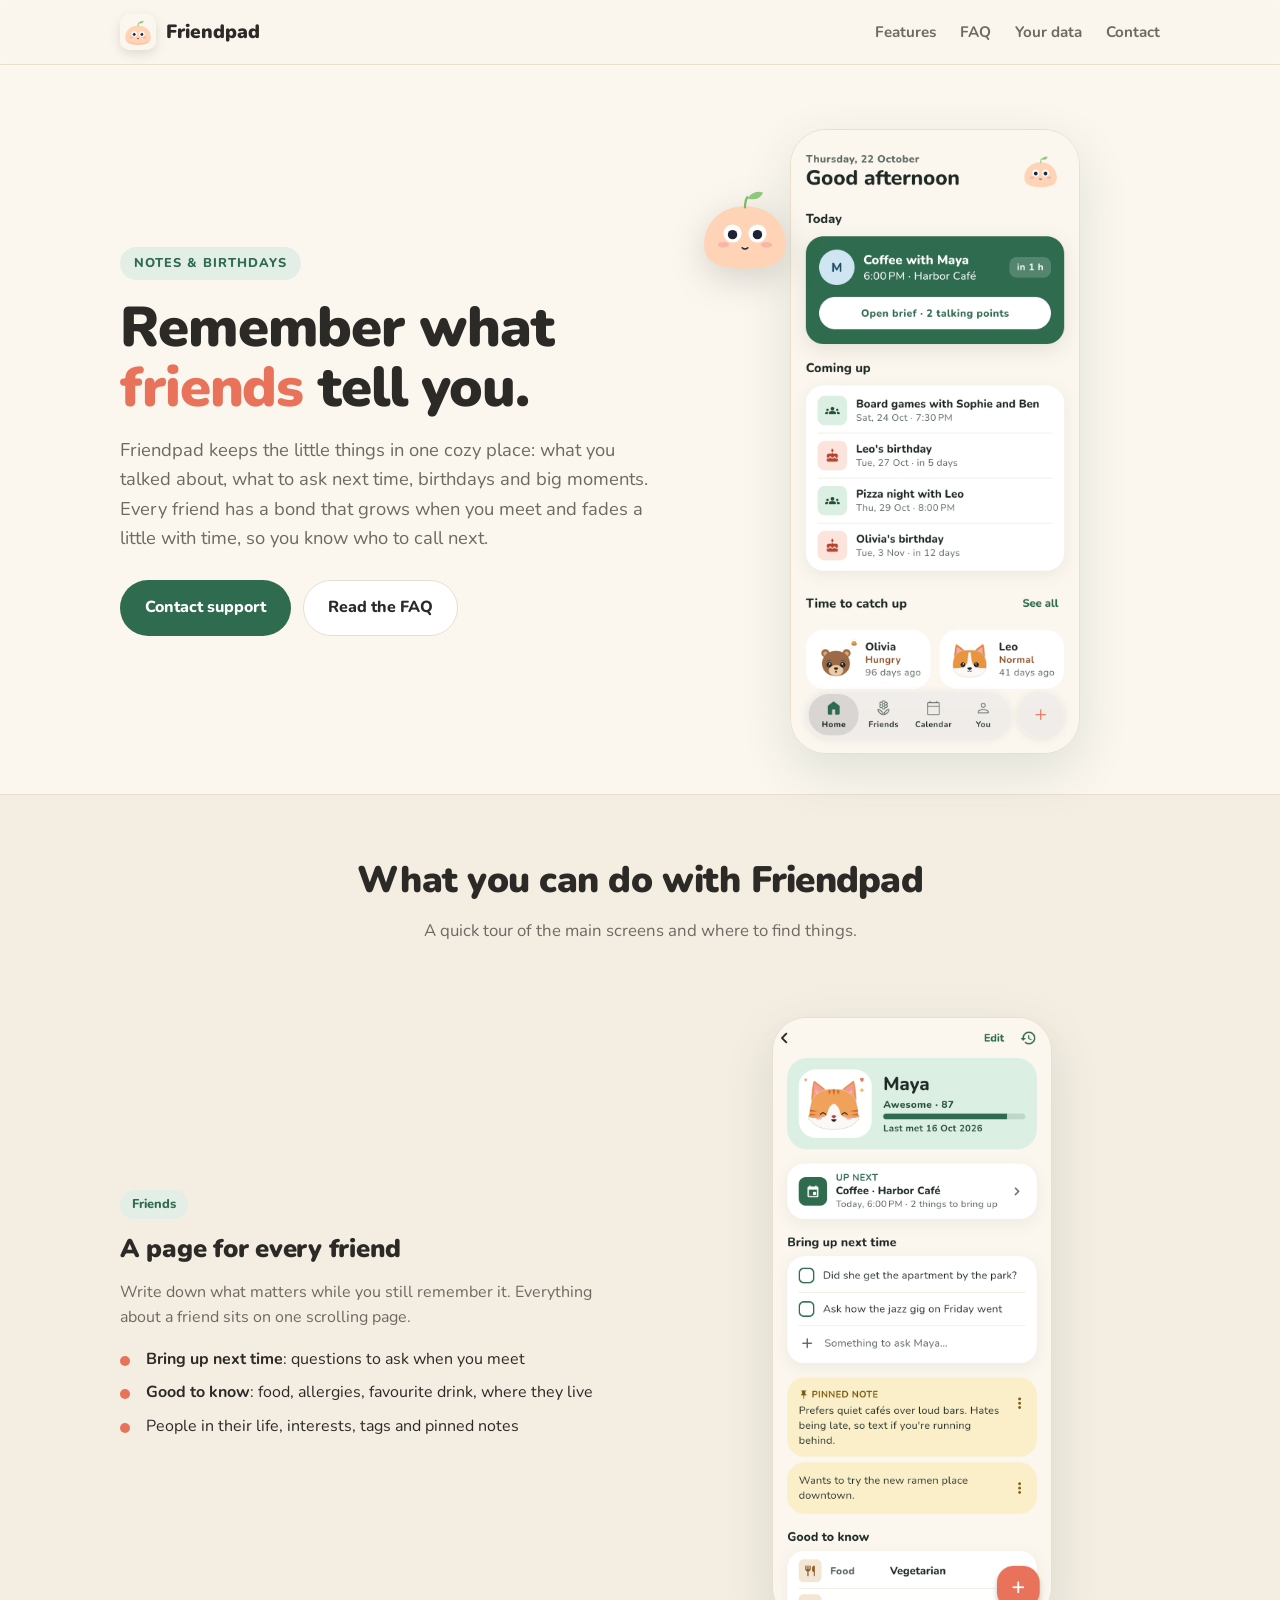
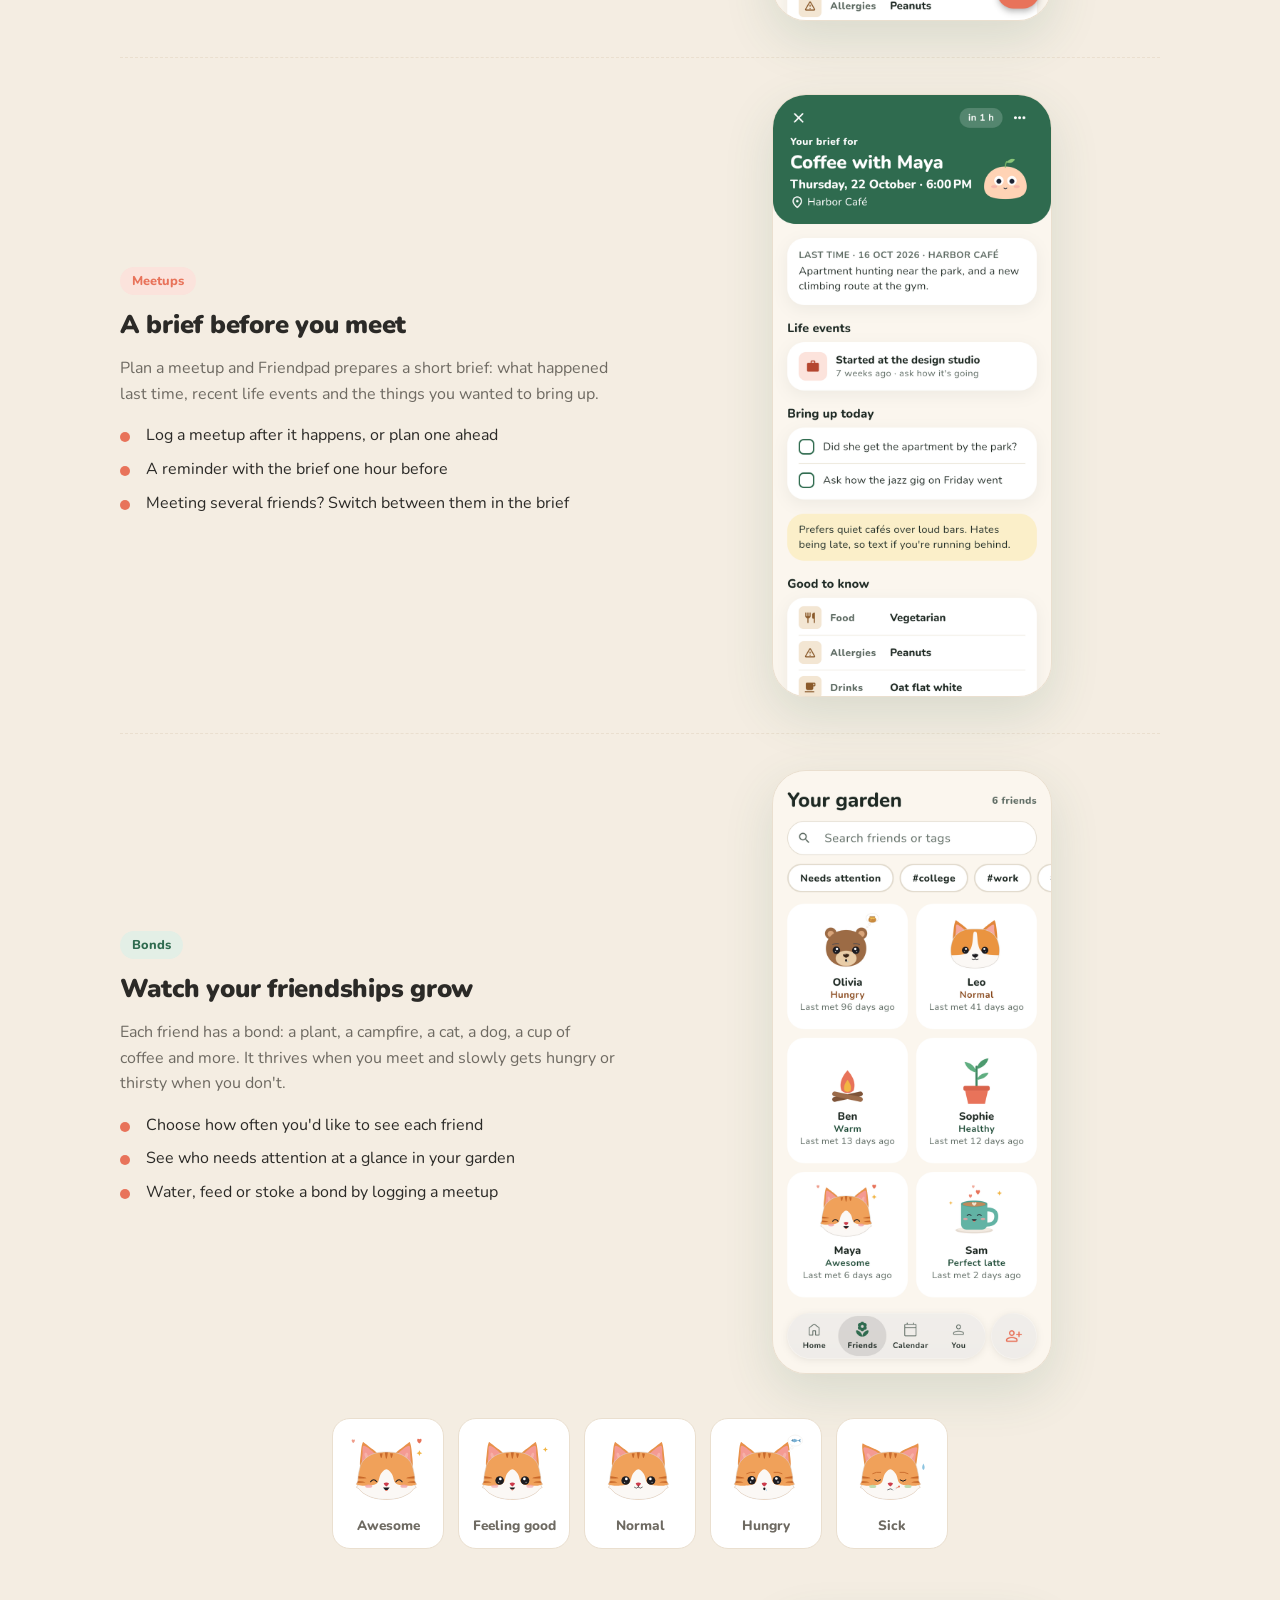
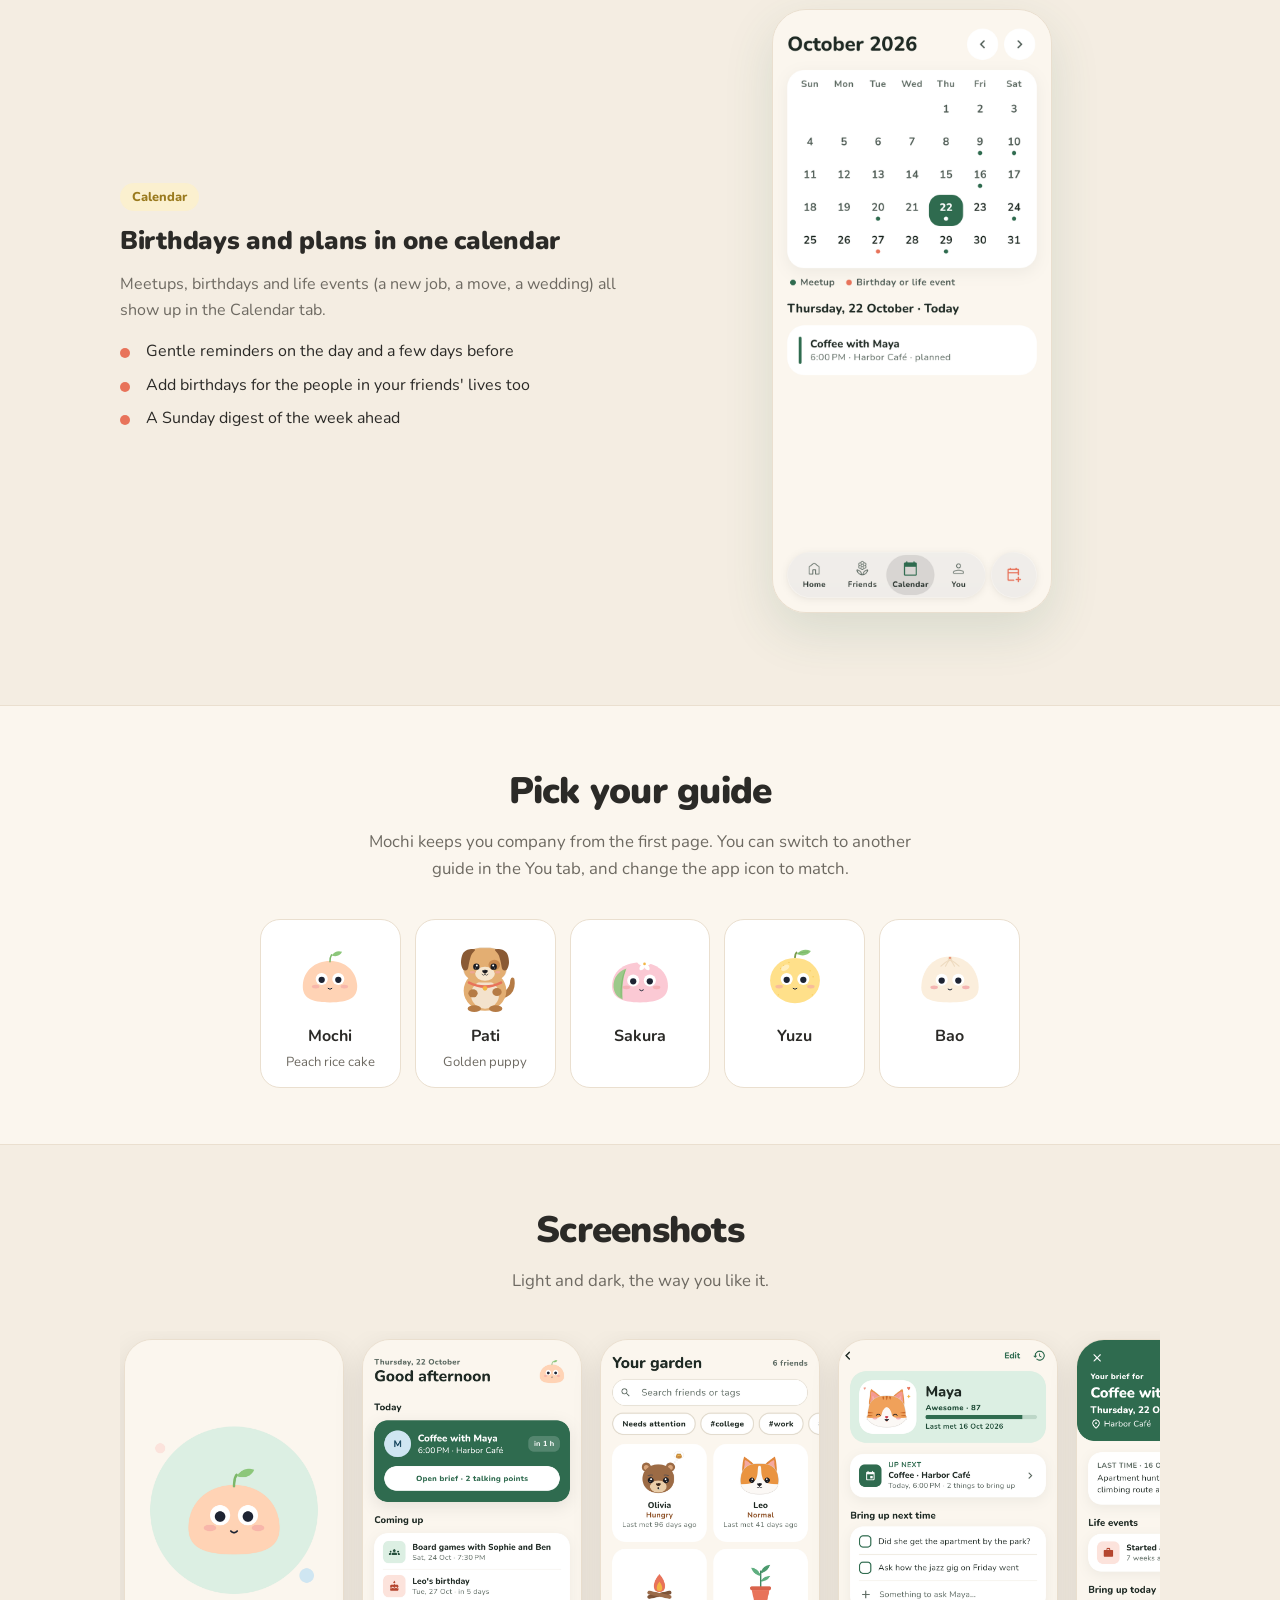
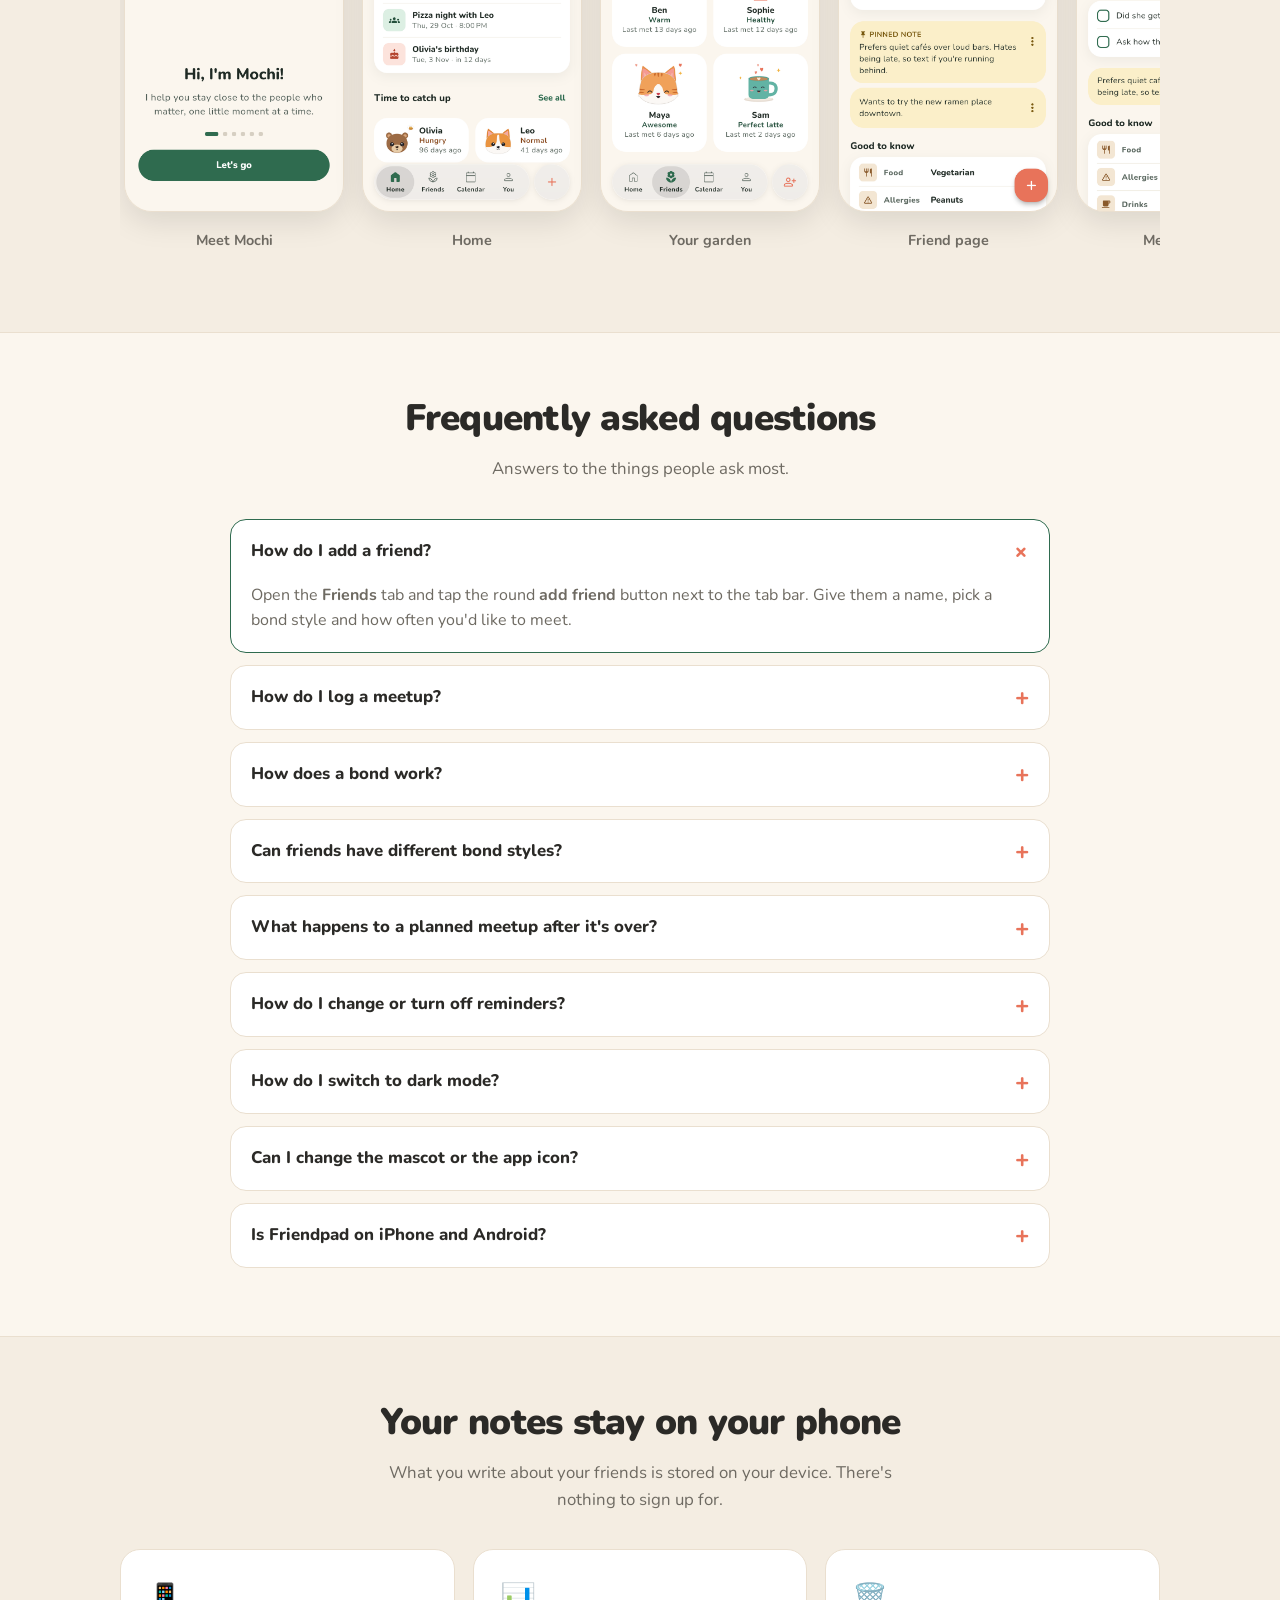
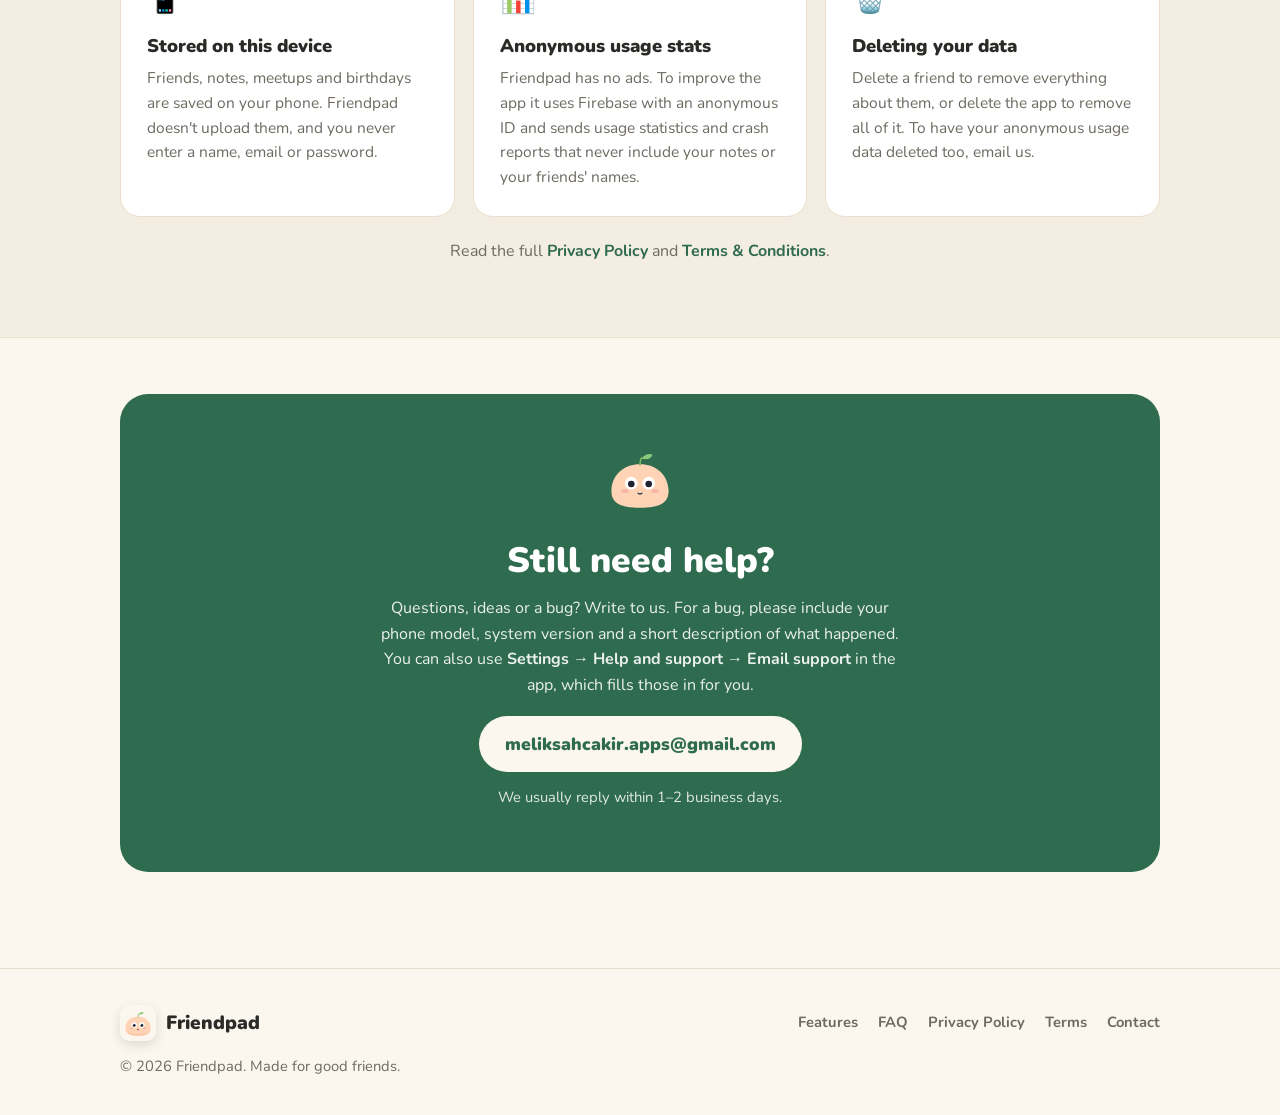
==== commit eca84828: "Add Firebase Crashlytics to the site, privacy policy and terms Co-Authored-By: Claude Opus 5.5 (1M c" ====
--- a/index.html
+++ b/index.html
@@ -229,7 +229,7 @@
         <div class="card">
           <div class="ico">📊</div>
           <h3>Anonymous usage stats</h3>
-          <p>Friendpad has no ads. To improve the app it uses Firebase with an anonymous ID and sends usage statistics that never include your notes or your friends' names.</p>
+          <p>Friendpad has no ads. To improve the app it uses Firebase with an anonymous ID and sends usage statistics and crash reports that never include your notes or your friends' names.</p>
         </div>
         <div class="card">
           <div class="ico">🗑️</div>
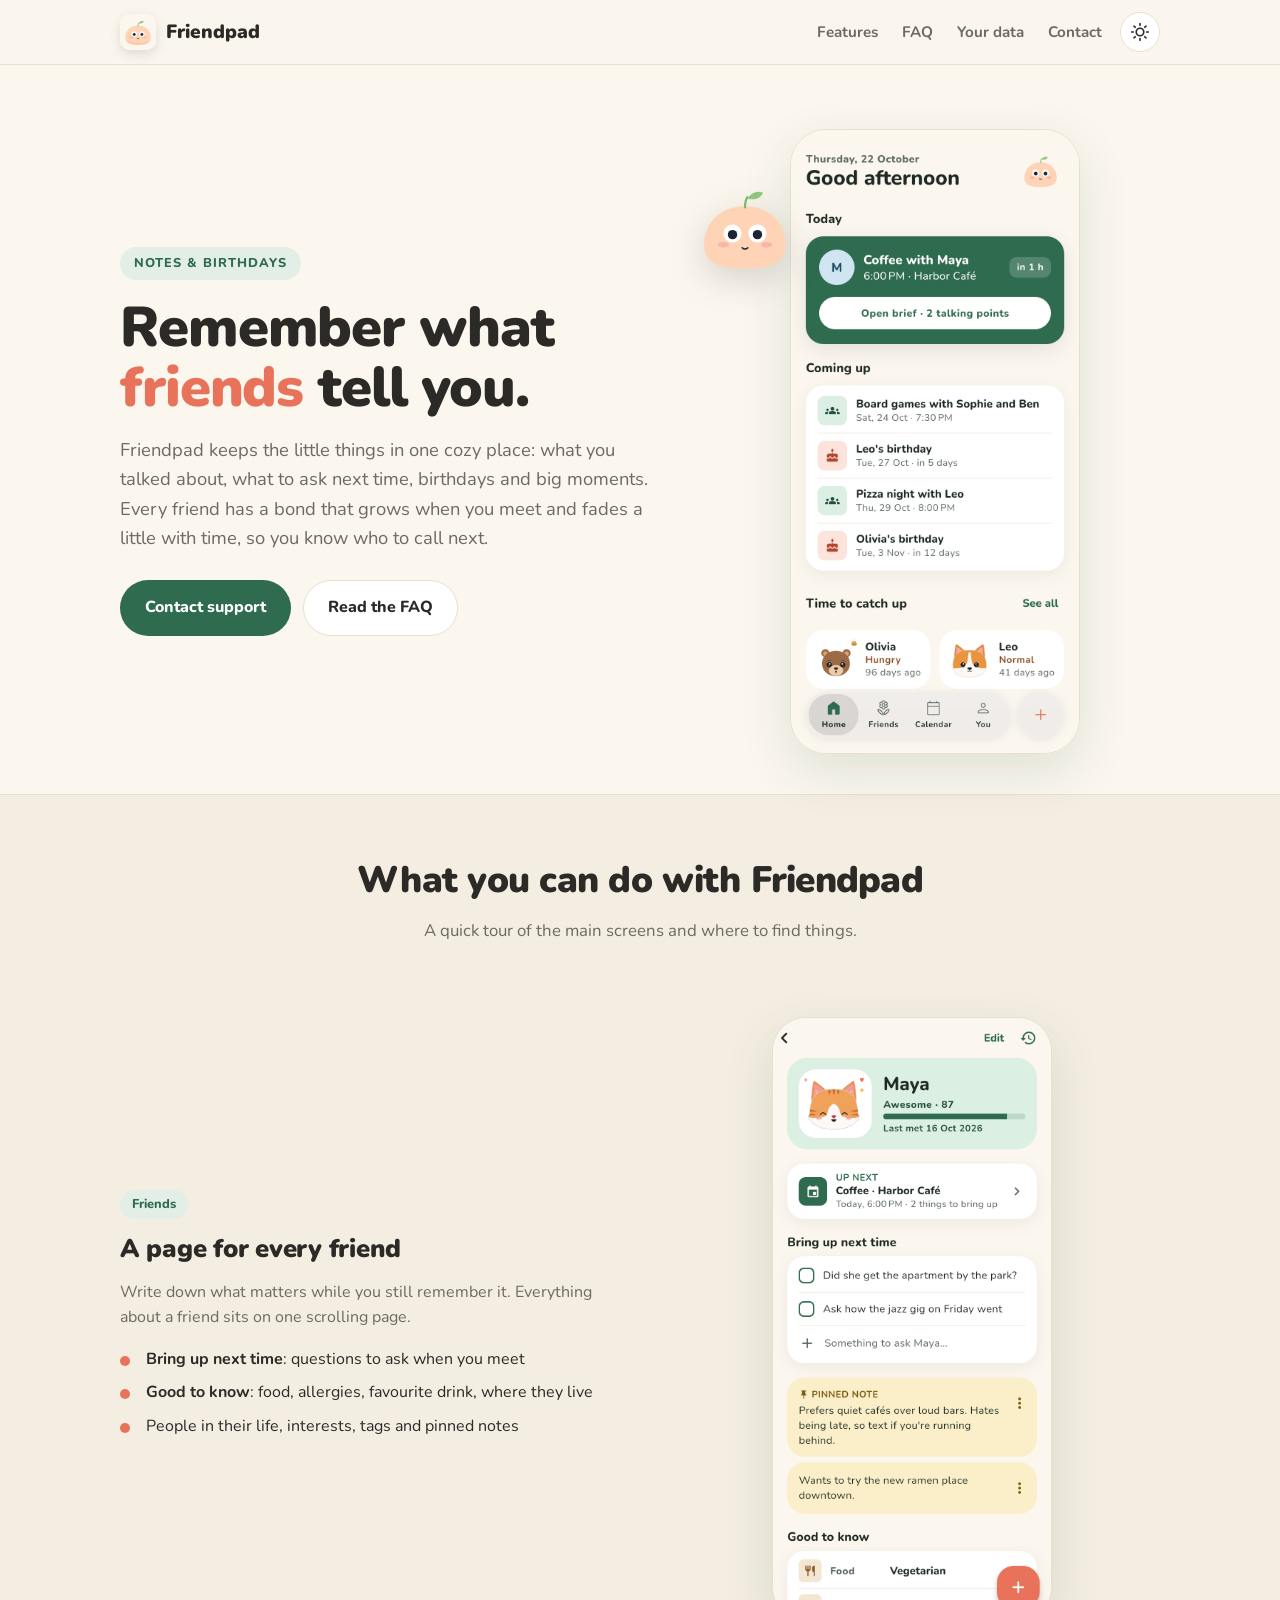
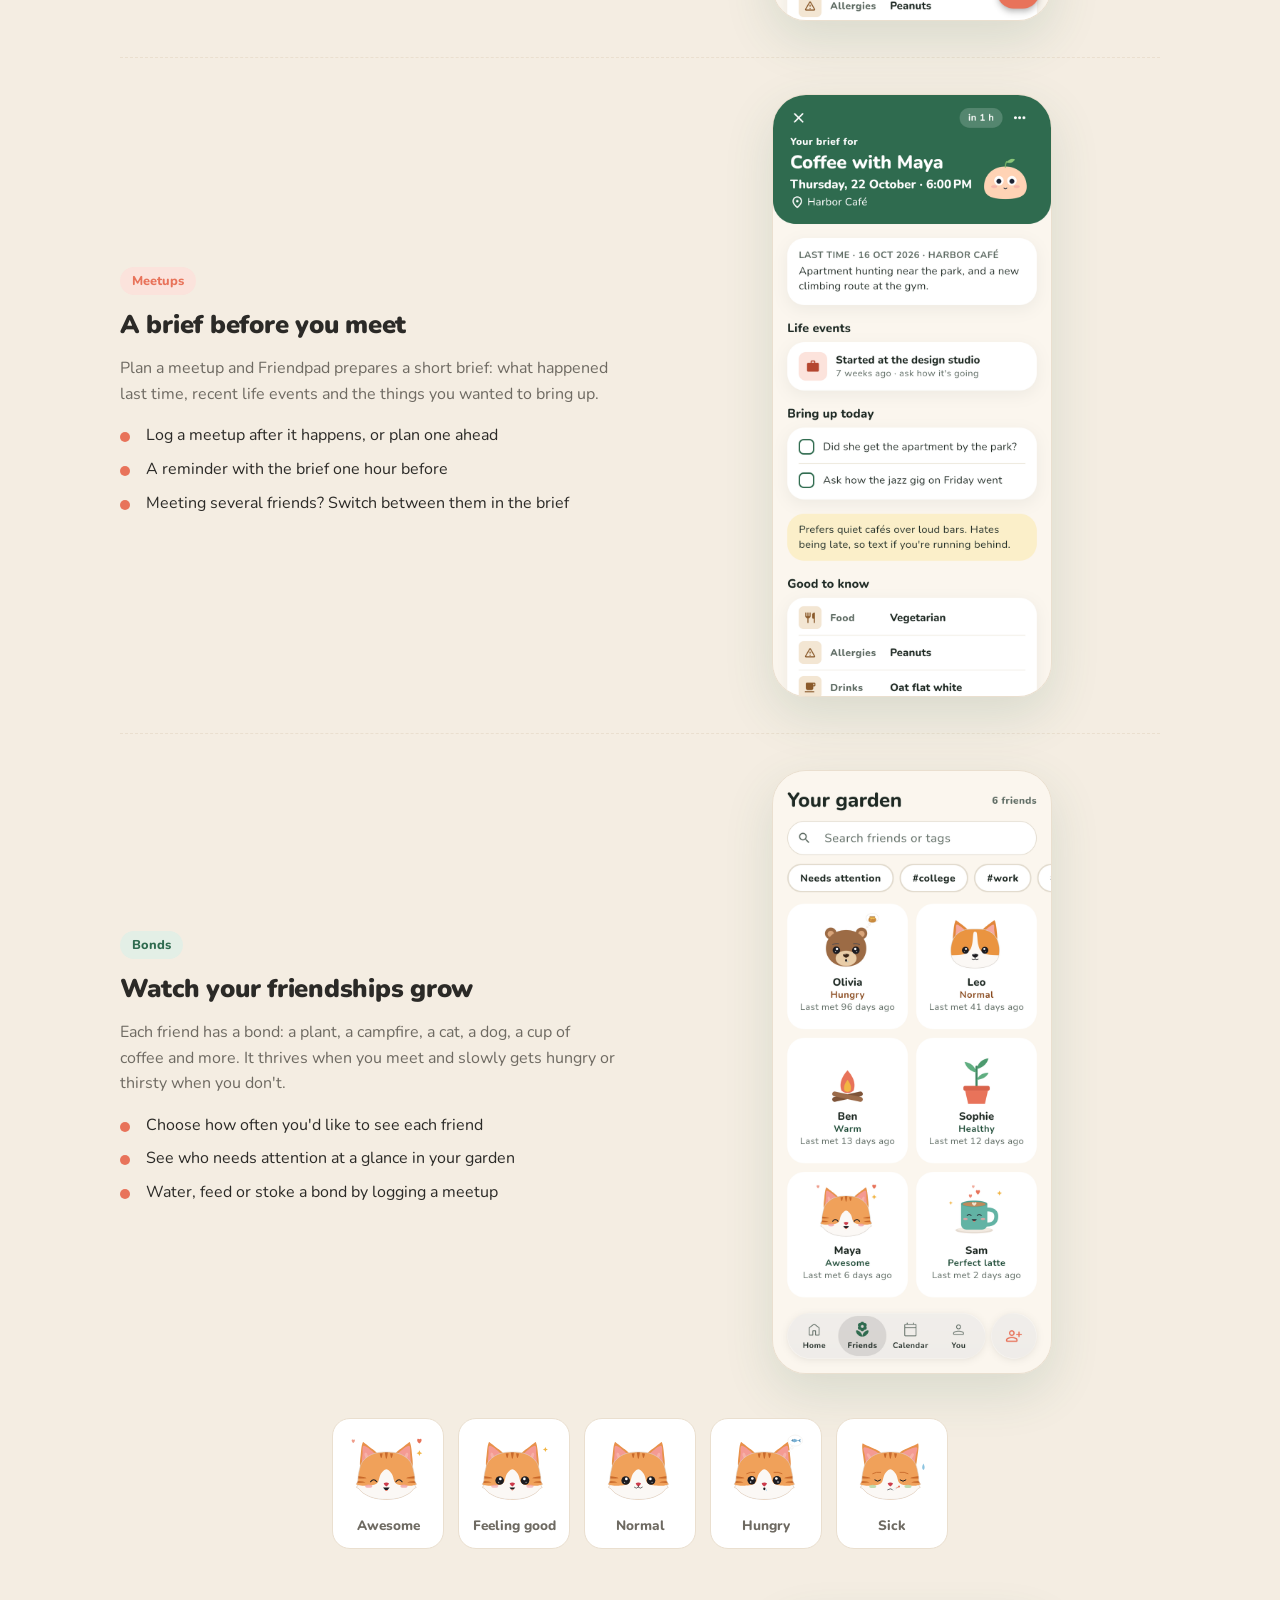
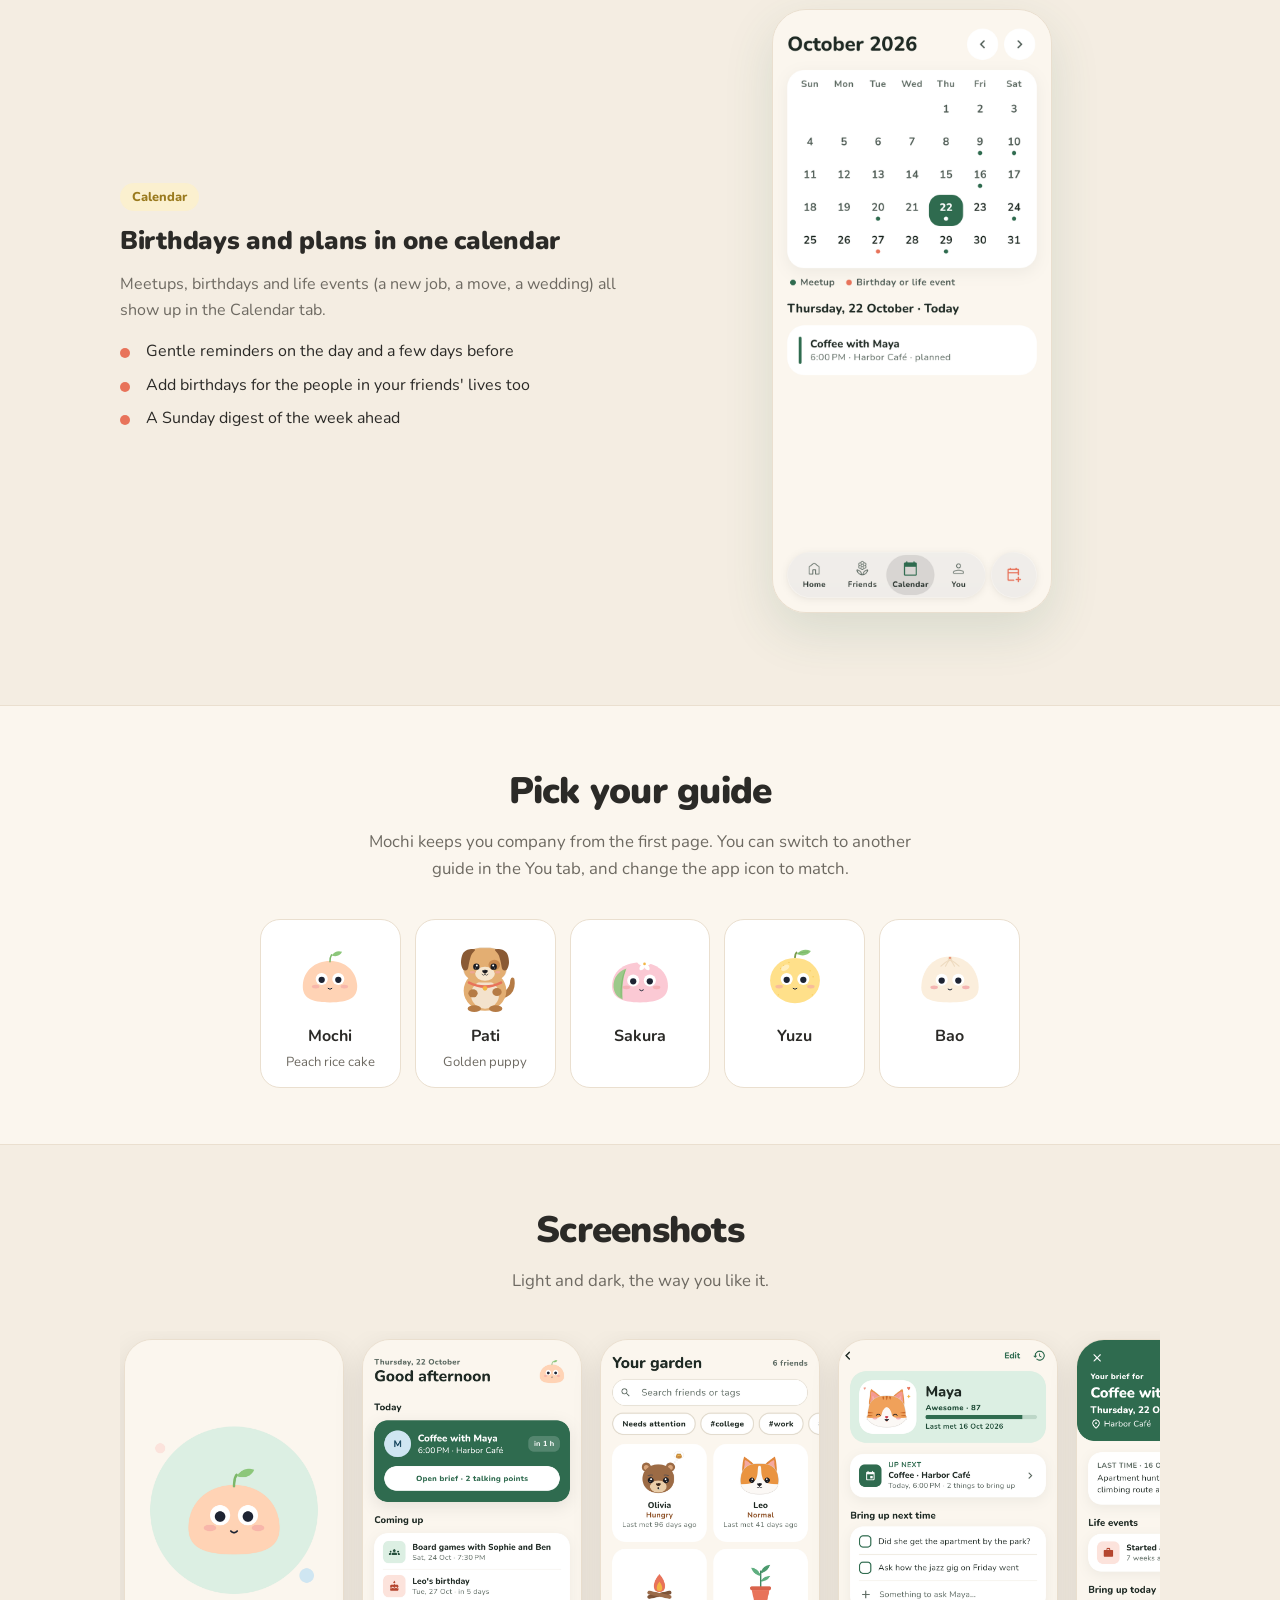
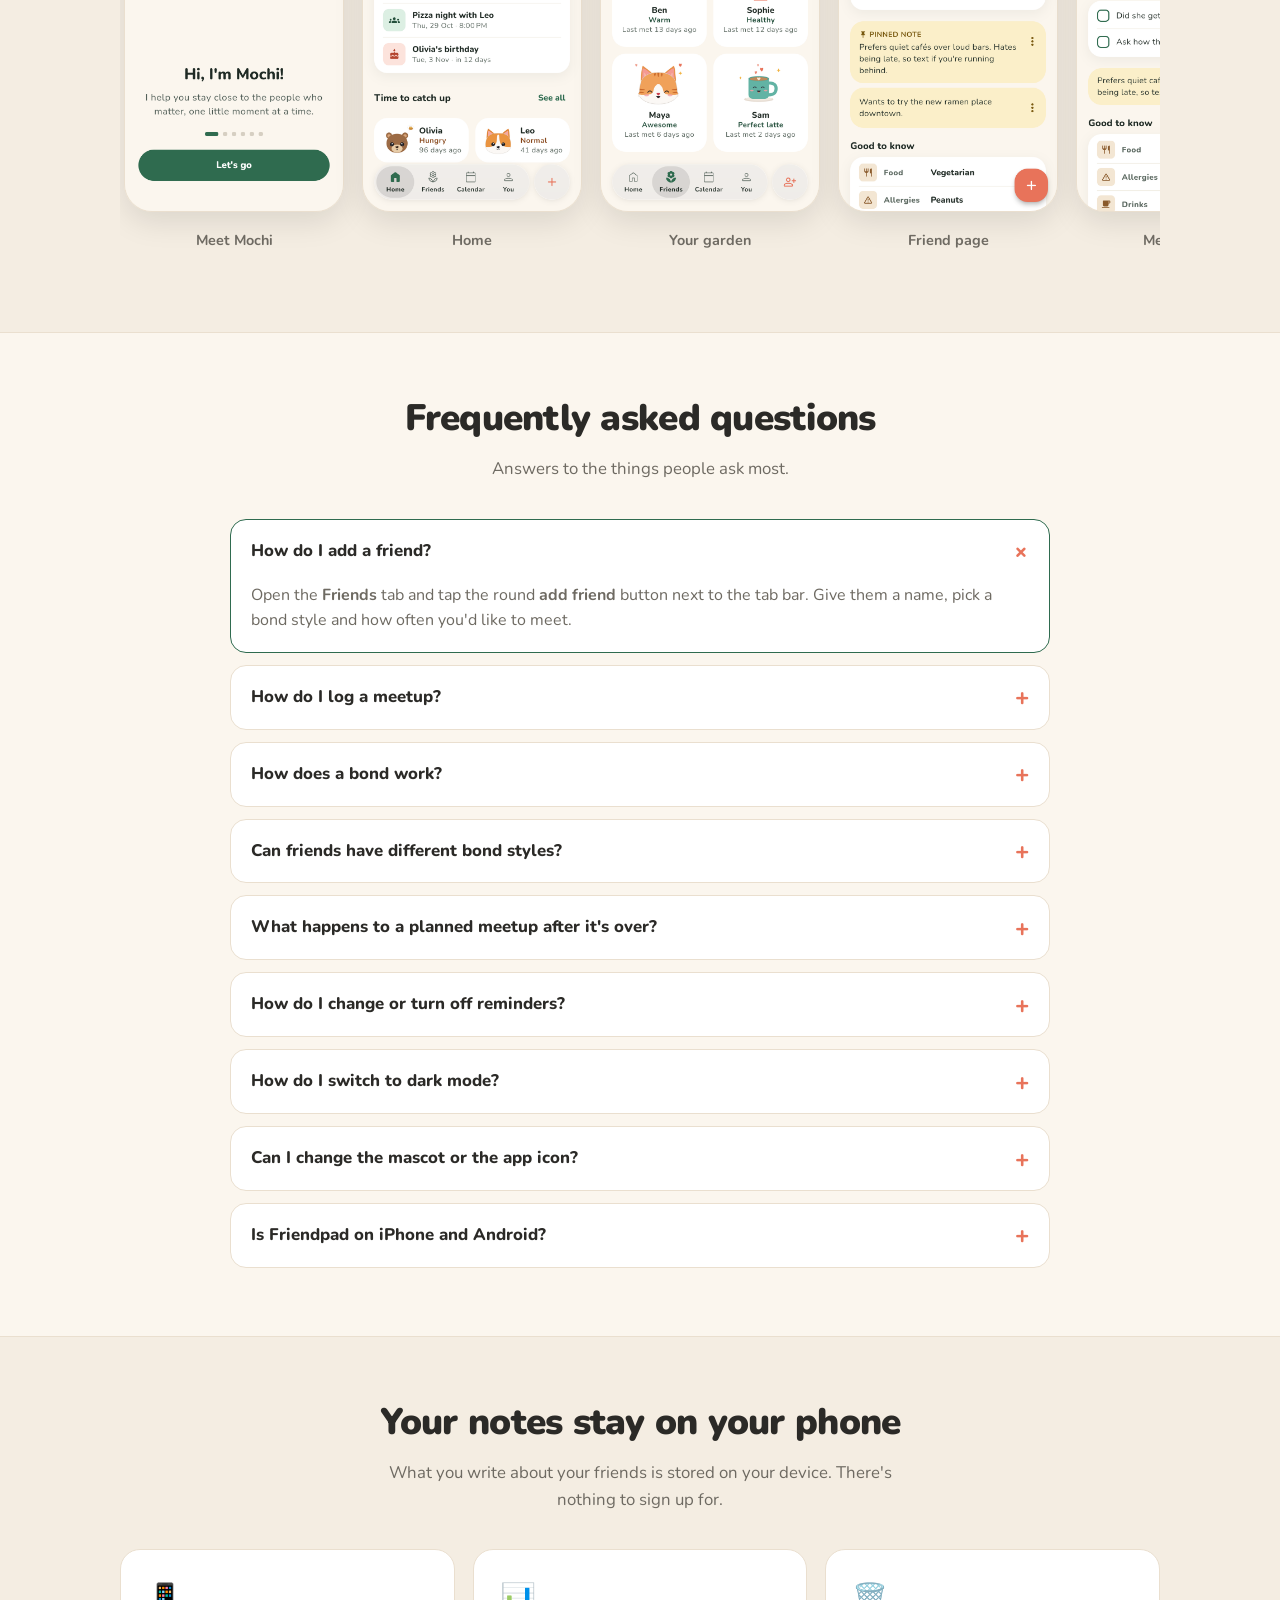
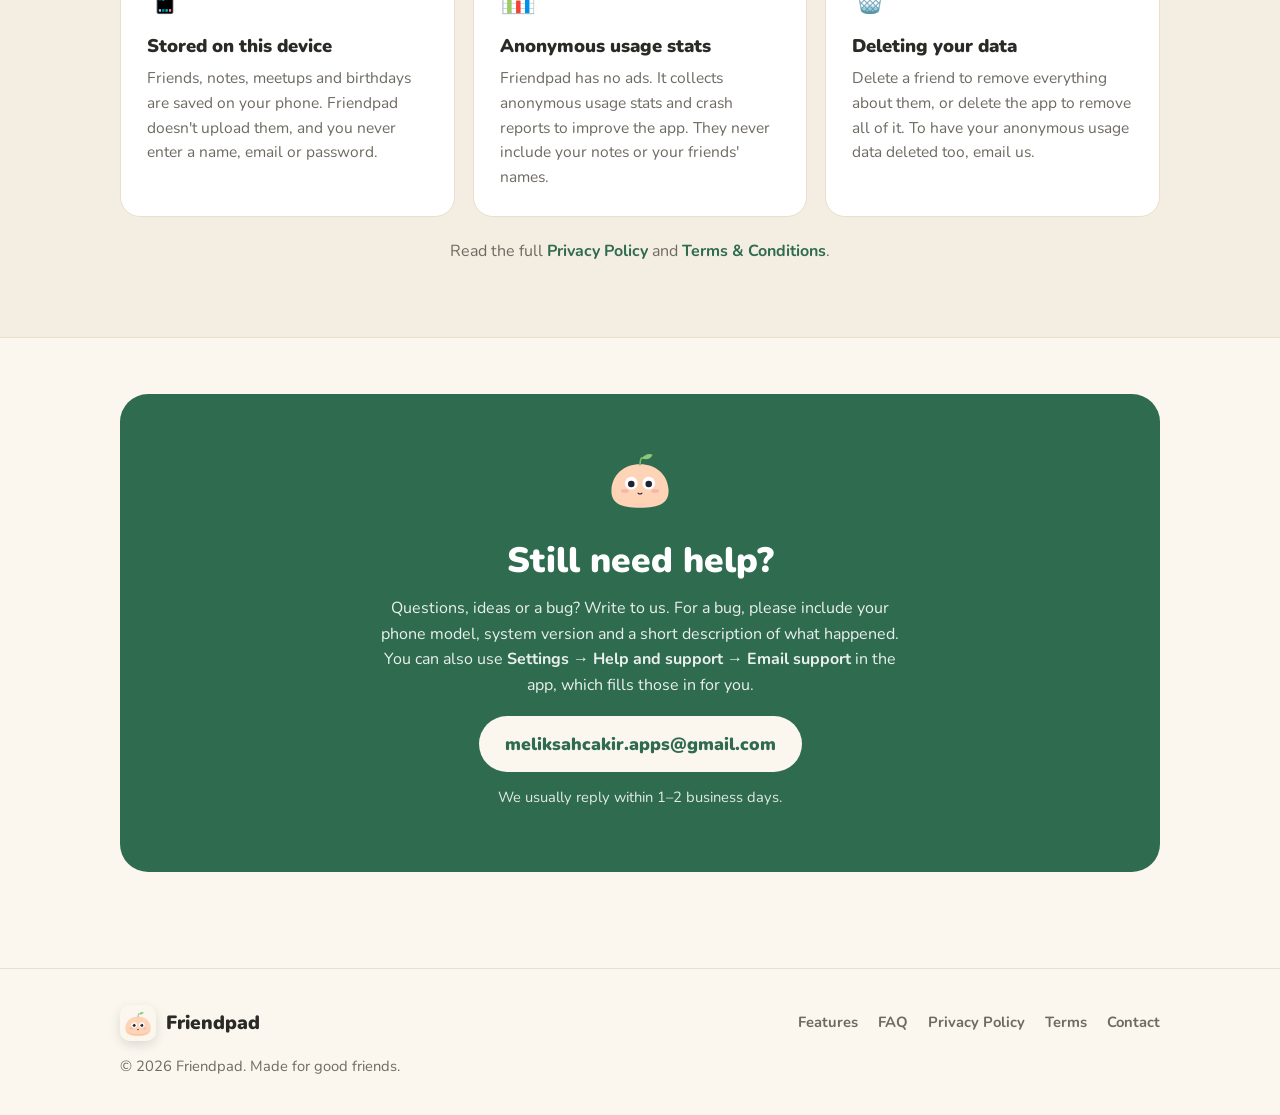
==== commit f039754a: "Add a light/dark switch, shorten the privacy summary and Changes section Co-Authored-By: Claude Opus" ====
--- a/index.html
+++ b/index.html
@@ -16,18 +16,27 @@
   <link rel="preconnect" href="https://fonts.googleapis.com" />
   <link rel="preconnect" href="https://fonts.gstatic.com" crossorigin />
   <link href="https://fonts.googleapis.com/css2?family=Nunito:wght@400;600;700;800;900&display=swap" rel="stylesheet" />
+  <script>
+    try { var t = localStorage.getItem('theme'); if (t === 'light' || t === 'dark') document.documentElement.dataset.theme = t; } catch (e) {}
+  </script>
   <link rel="stylesheet" href="style.css" />
 </head>
 <body>
   <header class="topbar">
     <div class="wrap topbar-inner">
       <a class="brand" href="./"><img class="logo" src="img/app_icon.png" alt="" /> Friendpad</a>
-      <nav class="topnav">
-        <a href="#features">Features</a>
-        <a href="#faq">FAQ</a>
-        <a href="#privacy">Your data</a>
-        <a href="#contact">Contact</a>
-      </nav>
+      <div class="topbar-end">
+        <nav class="topnav">
+          <a href="#features">Features</a>
+          <a href="#faq">FAQ</a>
+          <a href="#privacy">Your data</a>
+          <a href="#contact">Contact</a>
+        </nav>
+        <button class="theme-toggle" type="button" aria-label="Switch between light and dark mode" title="Light or dark">
+          <svg class="sun" viewBox="0 0 24 24" fill="none" stroke="currentColor" stroke-width="2" stroke-linecap="round" aria-hidden="true"><circle cx="12" cy="12" r="4.5"/><path d="M12 2v2M12 20v2M4.9 4.9l1.4 1.4M17.7 17.7l1.4 1.4M2 12h2M20 12h2M4.9 19.1l1.4-1.4M17.7 6.3l1.4-1.4"/></svg>
+          <svg class="moon" viewBox="0 0 24 24" fill="none" stroke="currentColor" stroke-width="2" stroke-linecap="round" stroke-linejoin="round" aria-hidden="true"><path d="M20 14.5A8 8 0 0 1 9.5 4a8 8 0 1 0 10.5 10.5z"/></svg>
+        </button>
+      </div>
     </div>
   </header>
 
@@ -44,7 +53,7 @@
         </div>
       </div>
       <div class="hero-art">
-        <picture><source srcset="screenshots/home-dark.png" media="(prefers-color-scheme: dark)" /><img class="phone" src="screenshots/home.png" alt="Friendpad home screen with today's coffee with Maya and upcoming birthdays" /></picture>
+        <img data-dark-src="screenshots/home-dark.png" class="phone" src="screenshots/home.png" alt="Friendpad home screen with today's coffee with Maya and upcoming birthdays" />
         <img class="mochi" src="img/mascot/mochi.svg" alt="Mochi, the Friendpad mascot" />
       </div>
     </div>
@@ -69,11 +78,11 @@
             <li>People in their life, interests, tags and pinned notes</li>
           </ul>
         </div>
-        <div class="shot"><picture><source srcset="screenshots/friend-dark.png" media="(prefers-color-scheme: dark)" /><img src="screenshots/friend.png" alt="Maya's friend page with talking points, a pinned note and facts" loading="lazy" /></picture></div>
+        <div class="shot"><img data-dark-src="screenshots/friend-dark.png" src="screenshots/friend.png" alt="Maya's friend page with talking points, a pinned note and facts" loading="lazy" /></div>
       </div>
 
       <div class="feature reverse">
-        <div class="shot"><picture><source srcset="screenshots/brief-dark.png" media="(prefers-color-scheme: dark)" /><img src="screenshots/brief.png" alt="Pre-meeting brief for coffee with Maya" loading="lazy" /></picture></div>
+        <div class="shot"><img data-dark-src="screenshots/brief-dark.png" src="screenshots/brief.png" alt="Pre-meeting brief for coffee with Maya" loading="lazy" /></div>
         <div class="copy">
           <span class="pill coral">Meetups</span>
           <h3>A brief before you meet</h3>
@@ -97,7 +106,7 @@
             <li>Water, feed or stoke a bond by logging a meetup</li>
           </ul>
         </div>
-        <div class="shot"><picture><source srcset="screenshots/friends-dark.png" media="(prefers-color-scheme: dark)" /><img src="screenshots/friends.png" alt="Your garden: friends shown as a bear, a corgi, a campfire, a plant, a cat and a coffee cup" loading="lazy" /></picture></div>
+        <div class="shot"><img data-dark-src="screenshots/friends-dark.png" src="screenshots/friends.png" alt="Your garden: friends shown as a bear, a corgi, a campfire, a plant, a cat and a coffee cup" loading="lazy" /></div>
       </div>
 
       <div class="stages" aria-label="The five moods of a cat bond">
@@ -109,7 +118,7 @@
       </div>
 
       <div class="feature reverse" style="margin-top:24px">
-        <div class="shot"><picture><source srcset="screenshots/calendar-dark.png" media="(prefers-color-scheme: dark)" /><img src="screenshots/calendar.png" alt="Calendar for October 2026 with meetups and birthdays marked" loading="lazy" /></picture></div>
+        <div class="shot"><img data-dark-src="screenshots/calendar-dark.png" src="screenshots/calendar.png" alt="Calendar for October 2026 with meetups and birthdays marked" loading="lazy" /></div>
         <div class="copy">
           <span class="pill butter">Calendar</span>
           <h3>Birthdays and plans in one calendar</h3>
@@ -229,7 +238,7 @@
         <div class="card">
           <div class="ico">📊</div>
           <h3>Anonymous usage stats</h3>
-          <p>Friendpad has no ads. To improve the app it uses Firebase with an anonymous ID and sends usage statistics and crash reports that never include your notes or your friends' names.</p>
+          <p>Friendpad has no ads. It collects anonymous usage stats and crash reports to improve the app. They never include your notes or your friends' names.</p>
         </div>
         <div class="card">
           <div class="ico">🗑️</div>
@@ -270,5 +279,6 @@
     <div class="wrap" style="margin-top:14px;"><span id="year">© 2026</span> Friendpad. Made for good friends.</div>
   </footer>
   <script>document.getElementById('year').textContent = '© ' + new Date().getFullYear();</script>
+  <script src="theme.js"></script>
 </body>
 </html>
--- a/style.css
+++ b/style.css
@@ -37,6 +37,23 @@
   }
 }
 
+:root[data-theme="dark"] {
+  --green:      #7CC59D;
+  --green-2:    #96D4B1;
+  --green-soft: #26342E;
+  --coral:      #F08A72;
+  --coral-soft: #3A2B2A;
+  --butter:     #3A3424;
+  --bg:         #1C222B;
+  --surface:    #252C37;
+  --surface-2:  #2D3542;
+  --border:     #36404E;
+  --text:       #EEF0F3;
+  --muted:      #A6AEBA;
+  --on-green:   #14231B;
+  --shadow:     0 18px 50px rgba(0, 0, 0, .45);
+}
+
 * { box-sizing: border-box; }
 html { scroll-behavior: smooth; }
 
@@ -124,6 +141,7 @@
 .pill.coral { background: var(--coral-soft); color: var(--coral); }
 .pill.butter { background: var(--butter); color: #9A7A1E; }
 @media (prefers-color-scheme: dark) { :root:not([data-theme="light"]) .pill.butter { color: #E8C96A; } }
+:root[data-theme="dark"] .pill.butter { color: #E8C96A; }
 .feature h3 { font-size: 1.6rem; font-weight: 900; margin: 0 0 10px; letter-spacing: -.01em; }
 .feature p { color: var(--muted); margin: 0 0 16px; }
 .feature ul { margin: 0; padding: 0; list-style: none; }
@@ -216,3 +234,17 @@
 .legal ul { padding-left: 22px; }
 .legal li { margin-bottom: 6px; }
 picture { display: contents; }
+
+/* Theme switch */
+.topbar-end { display: flex; align-items: center; gap: 18px; }
+.theme-toggle {
+  display: inline-flex; align-items: center; justify-content: center;
+  width: 40px; height: 40px; border-radius: 999px; cursor: pointer;
+  background: var(--surface); color: var(--text); border: 1px solid var(--border);
+  font: inherit; padding: 0;
+}
+.theme-toggle:hover { border-color: var(--green); }
+.theme-toggle svg { width: 20px; height: 20px; }
+.theme-toggle .moon { display: none; }
+.is-dark .theme-toggle .sun { display: none; }
+.is-dark .theme-toggle .moon { display: block; }
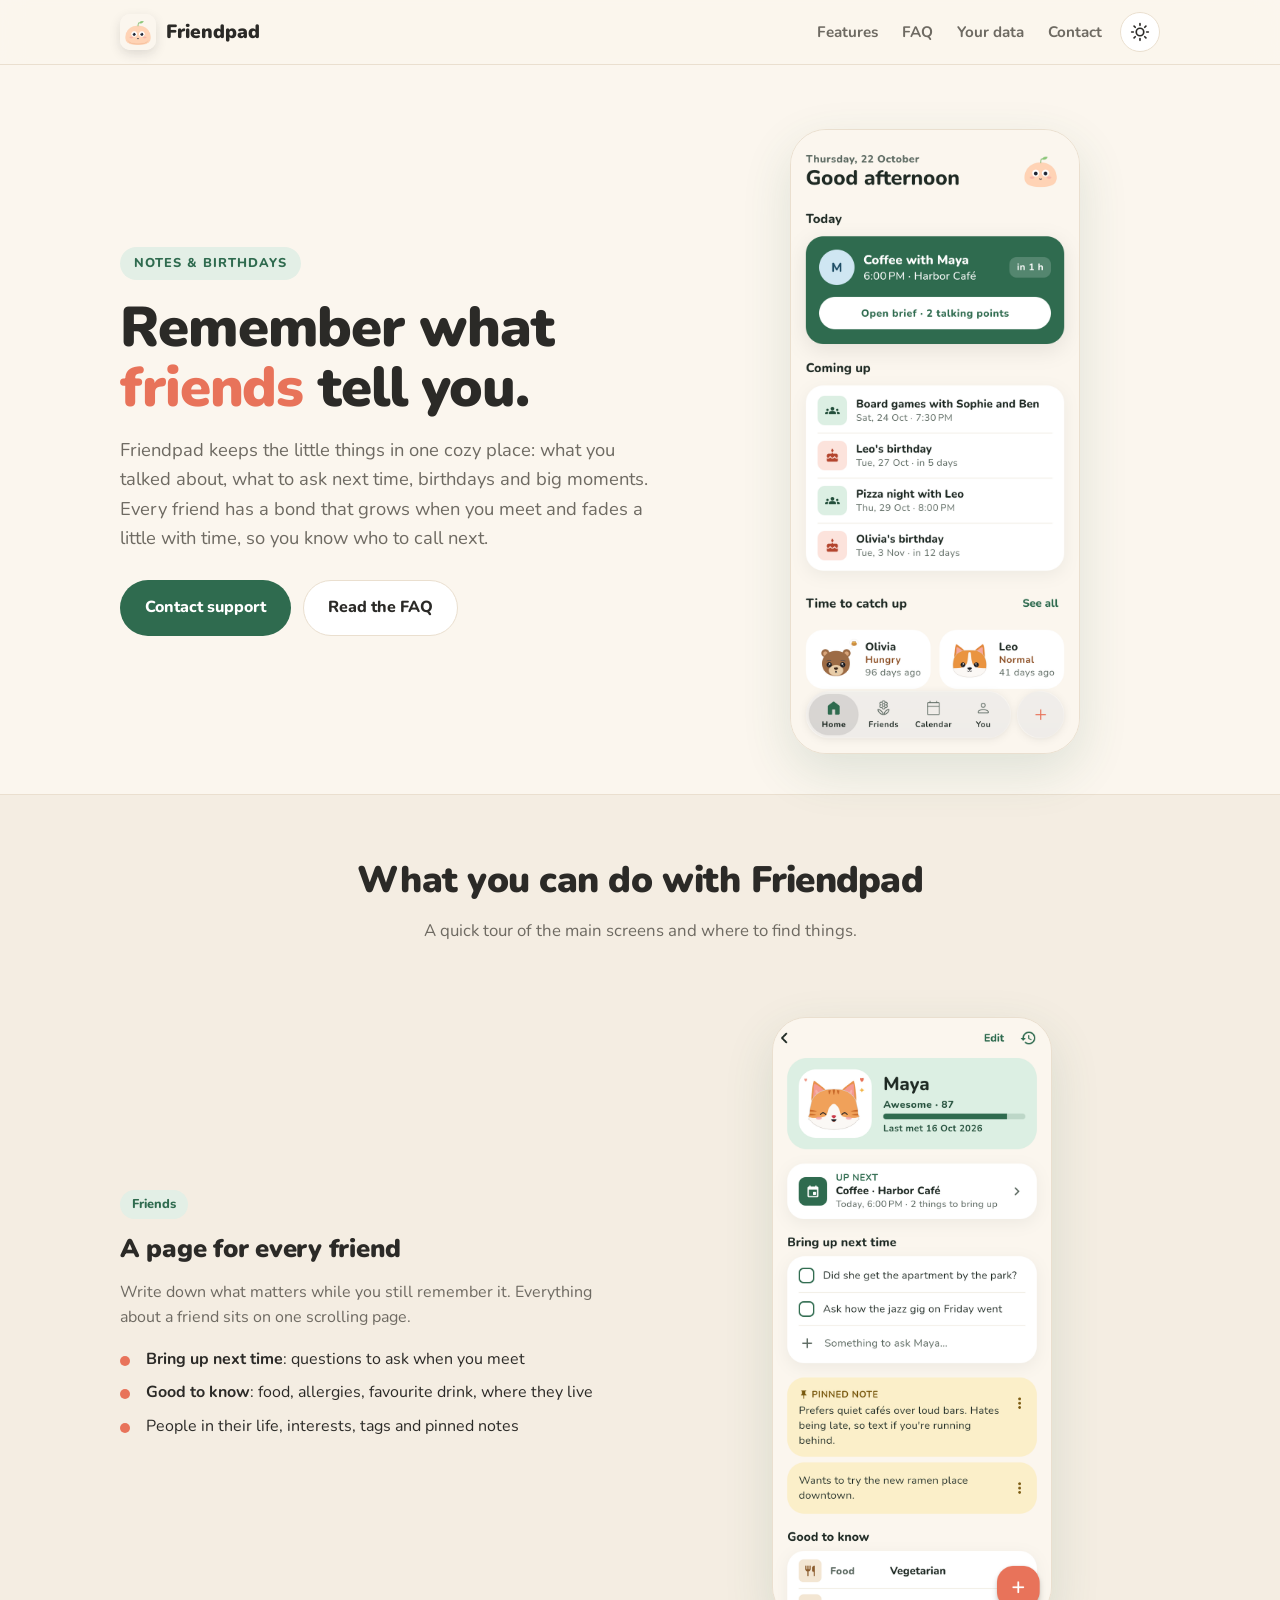
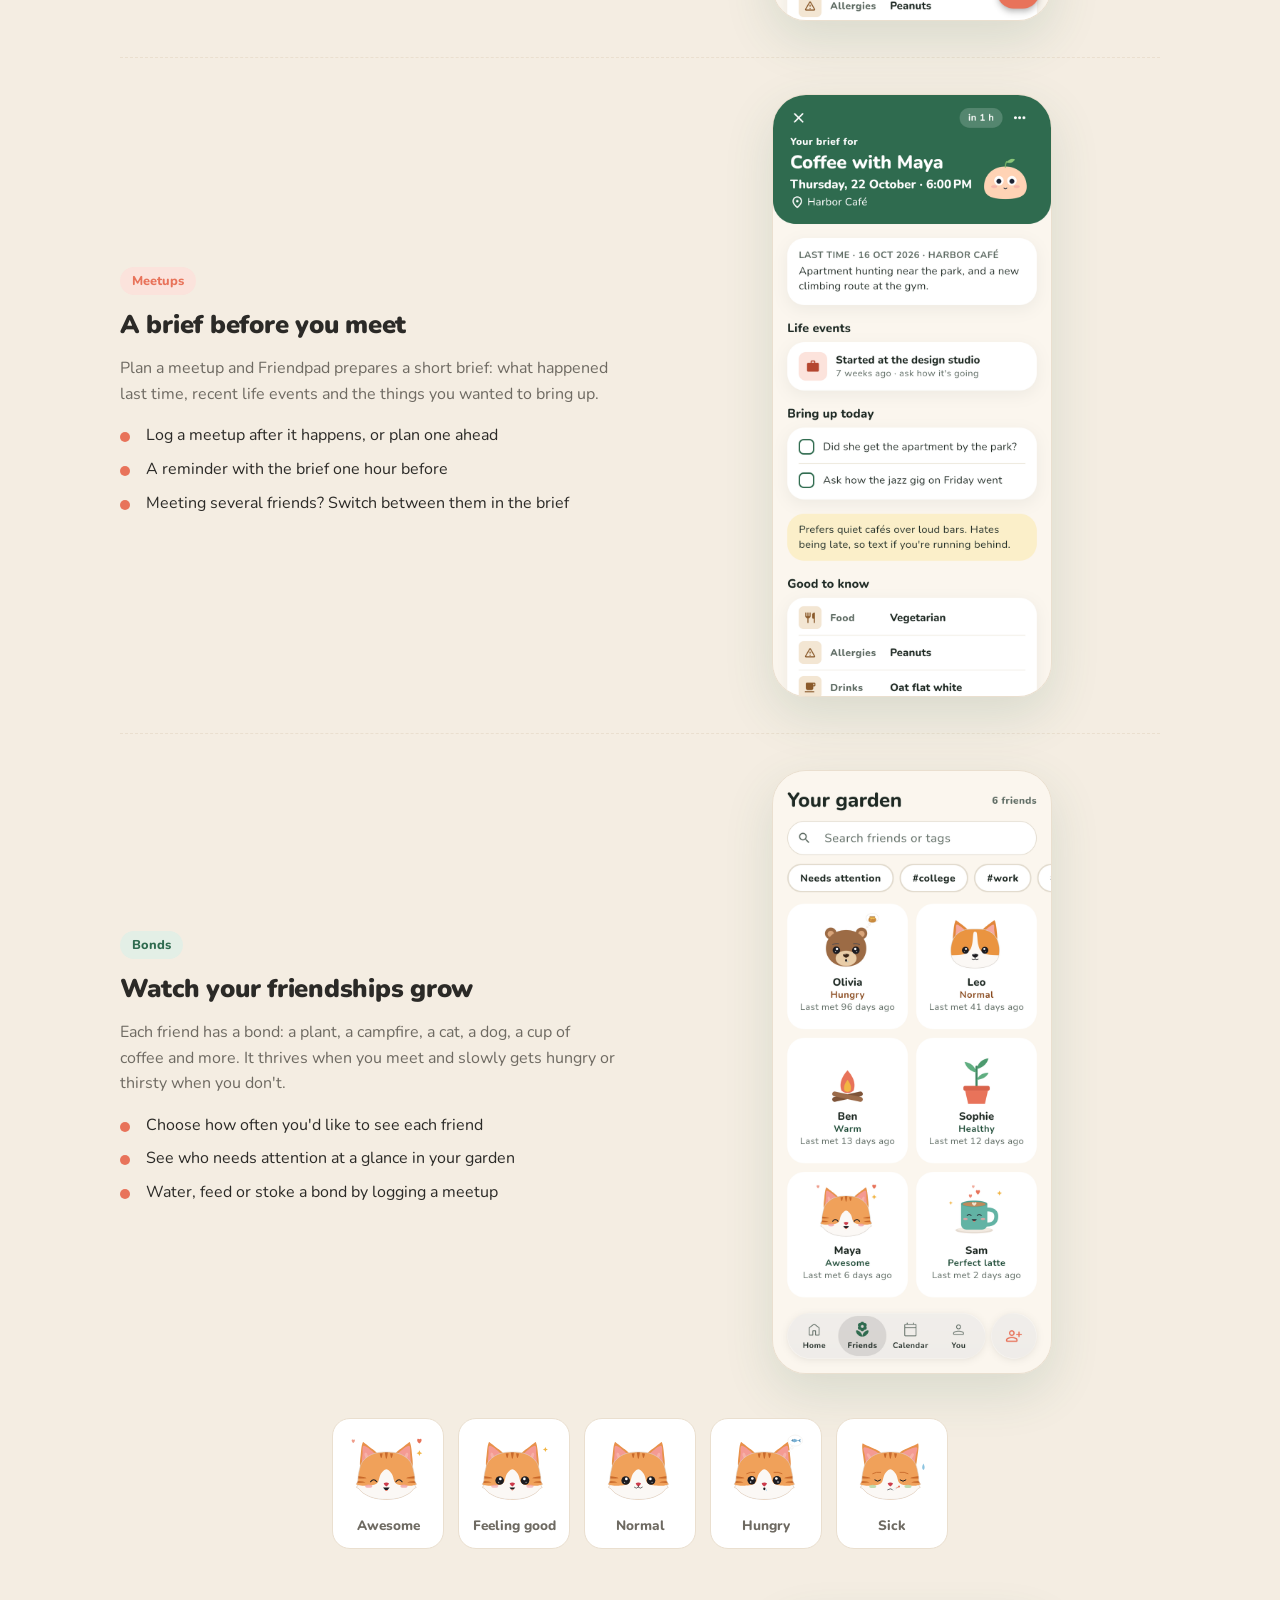
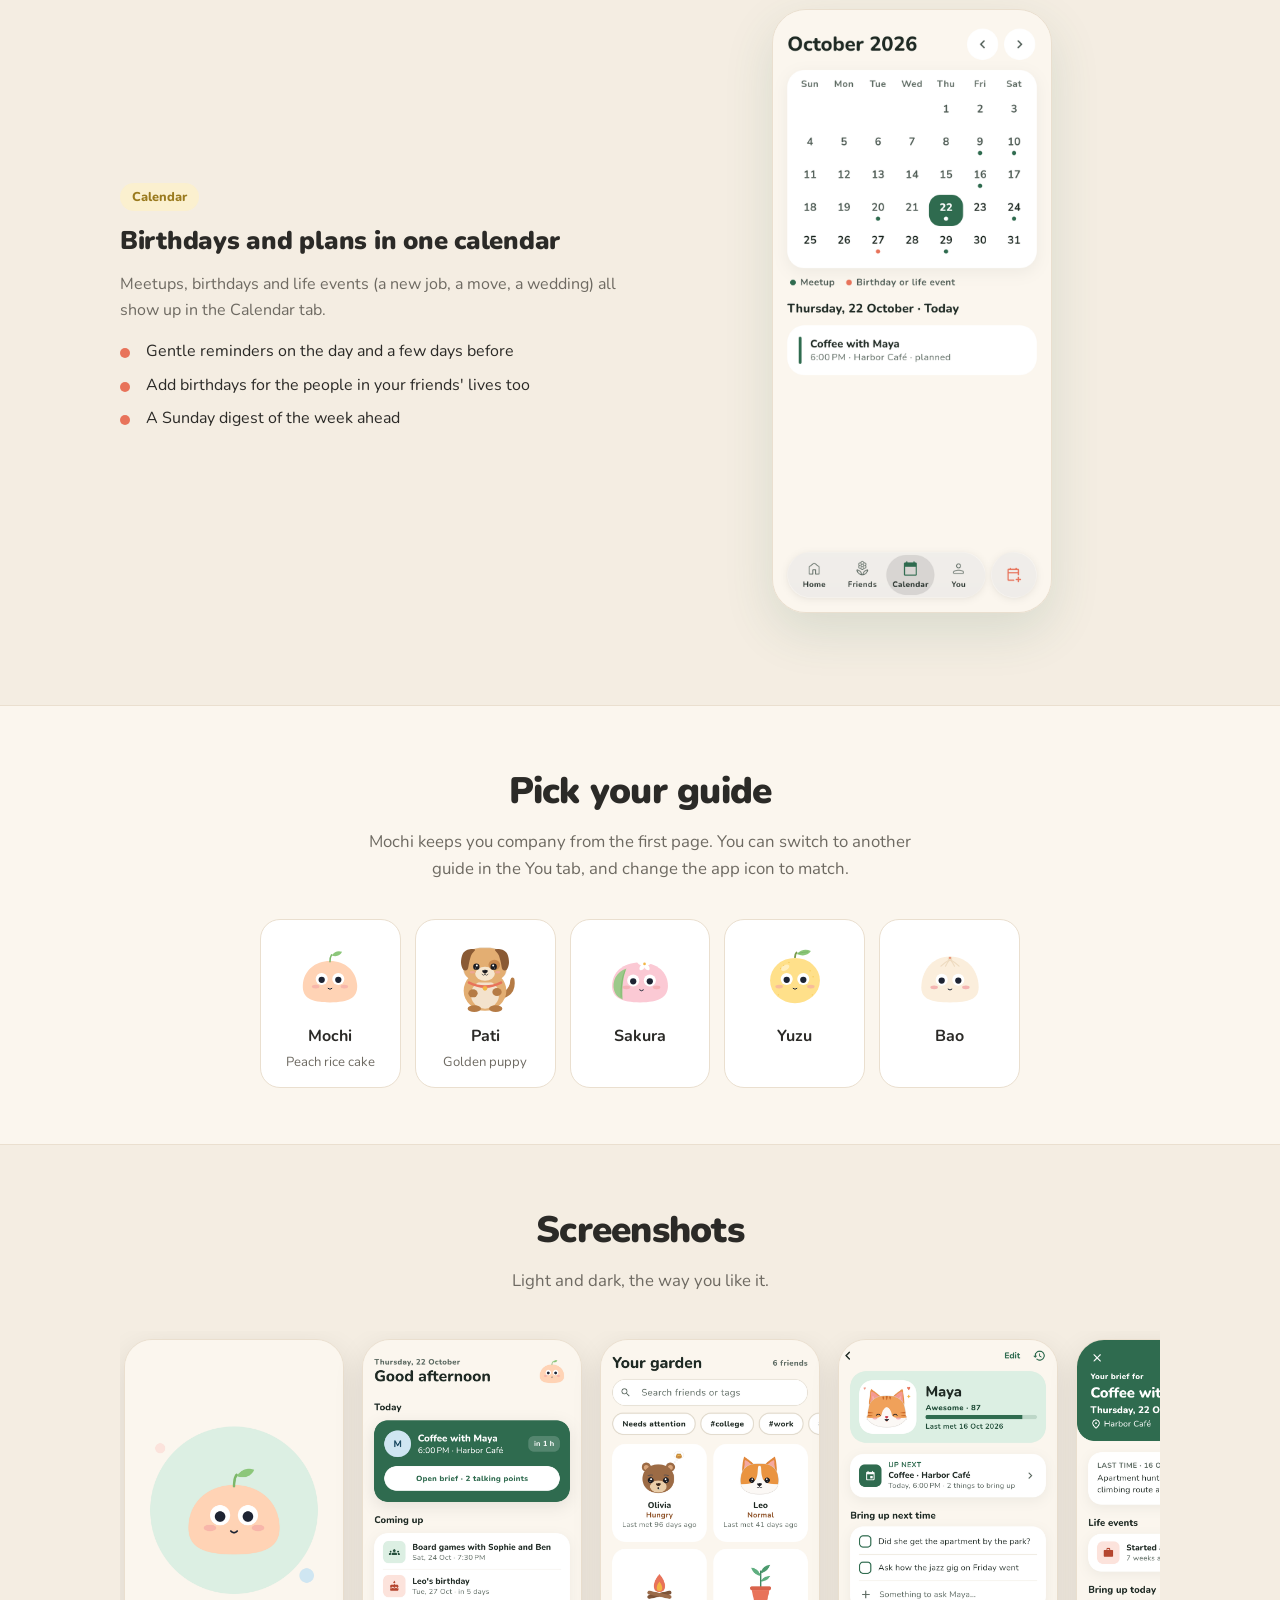
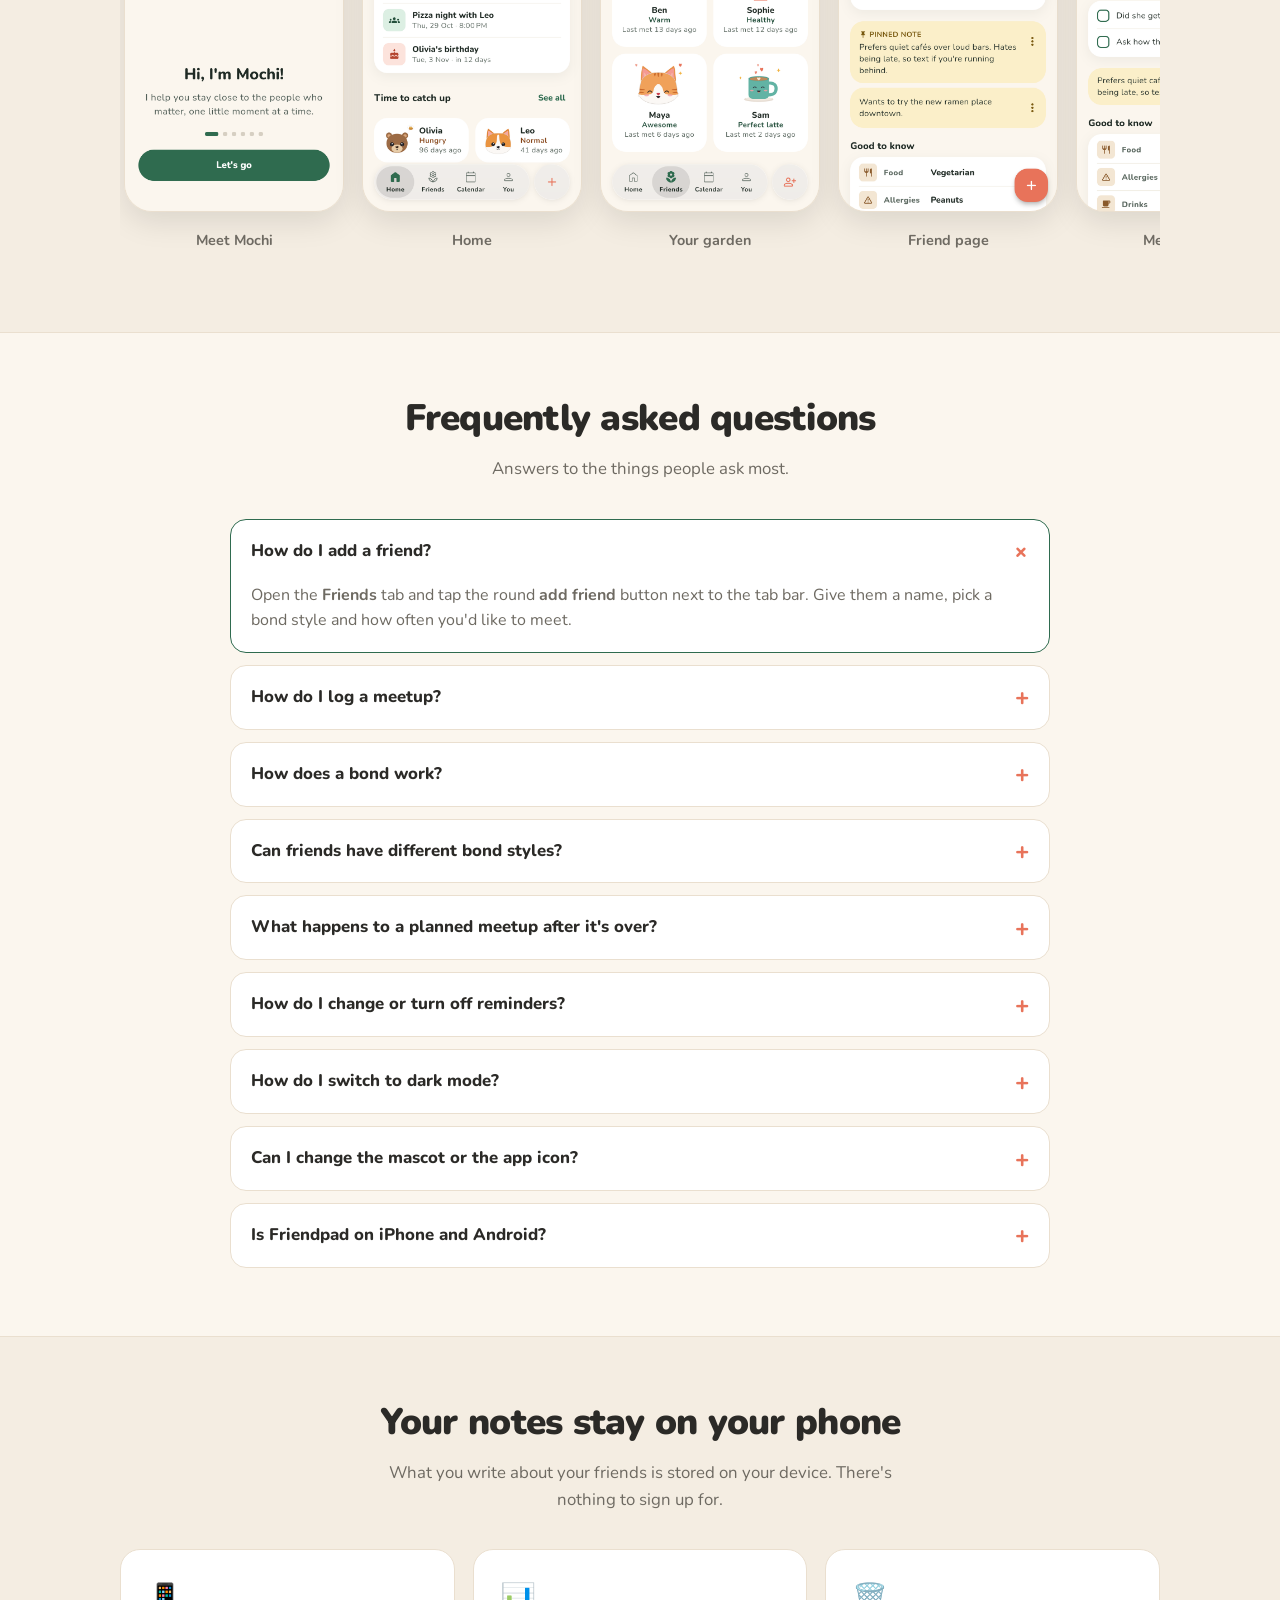
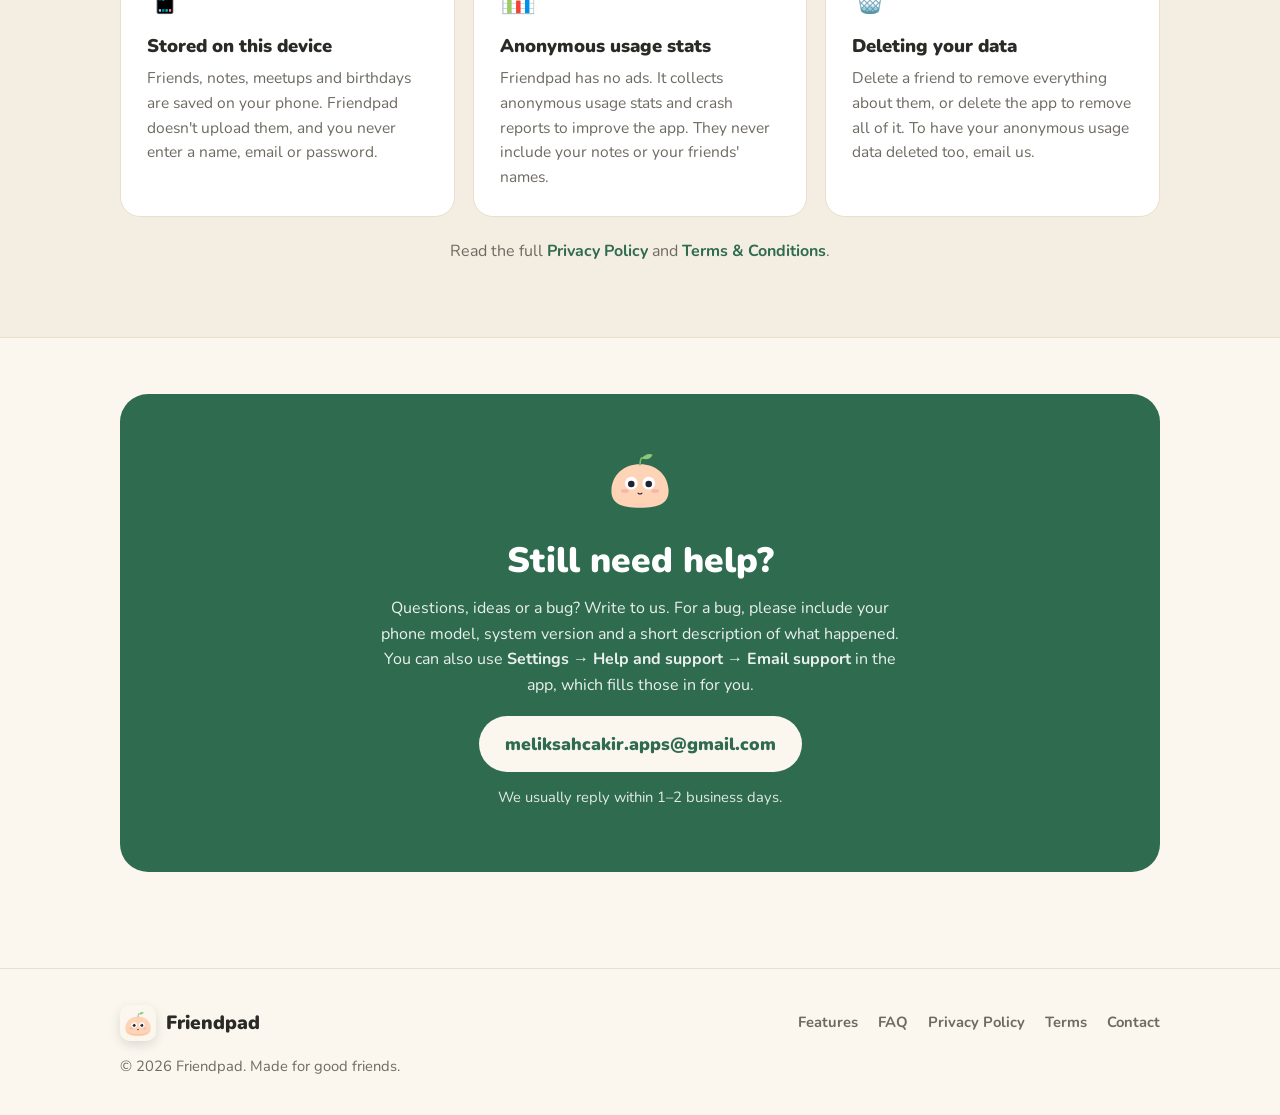
==== commit a0ab6a6c: "Remove the floating mascot beside the hero phone Co-Authored-By: Claude Opus 5.5 (1M context) <norep" ====
--- a/index.html
+++ b/index.html
@@ -54,7 +54,6 @@
       </div>
       <div class="hero-art">
         <img data-dark-src="screenshots/home-dark.png" class="phone" src="screenshots/home.png" alt="Friendpad home screen with today's coffee with Maya and upcoming birthdays" />
-        <img class="mochi" src="img/mascot/mochi.svg" alt="Mochi, the Friendpad mascot" />
       </div>
     </div>
   </section>
--- a/style.css
+++ b/style.css
@@ -103,13 +103,11 @@
 .hero .lead { color: var(--muted); font-size: 1.15rem; margin: 0 0 28px; max-width: 540px; }
 .hero-art { position: relative; display: flex; justify-content: center; }
 .hero-art .phone { width: 100%; max-width: 290px; border-radius: 36px; box-shadow: var(--shadow); border: 1px solid var(--border); }
-.hero-art .mochi { position: absolute; width: 120px; left: calc(50% - 250px); top: 40px; filter: drop-shadow(0 10px 18px rgba(0,0,0,.15)); }
 @media (max-width: 820px) {
   .hero { padding-top: 40px; }
   .hero-grid { grid-template-columns: 1fr; text-align: center; }
   .hero .lead { margin-left: auto; margin-right: auto; }
   .cta-row { justify-content: center; }
-  .hero-art .mochi { display: none; }
 }
 
 .cta-row { display: flex; gap: 12px; flex-wrap: wrap; }
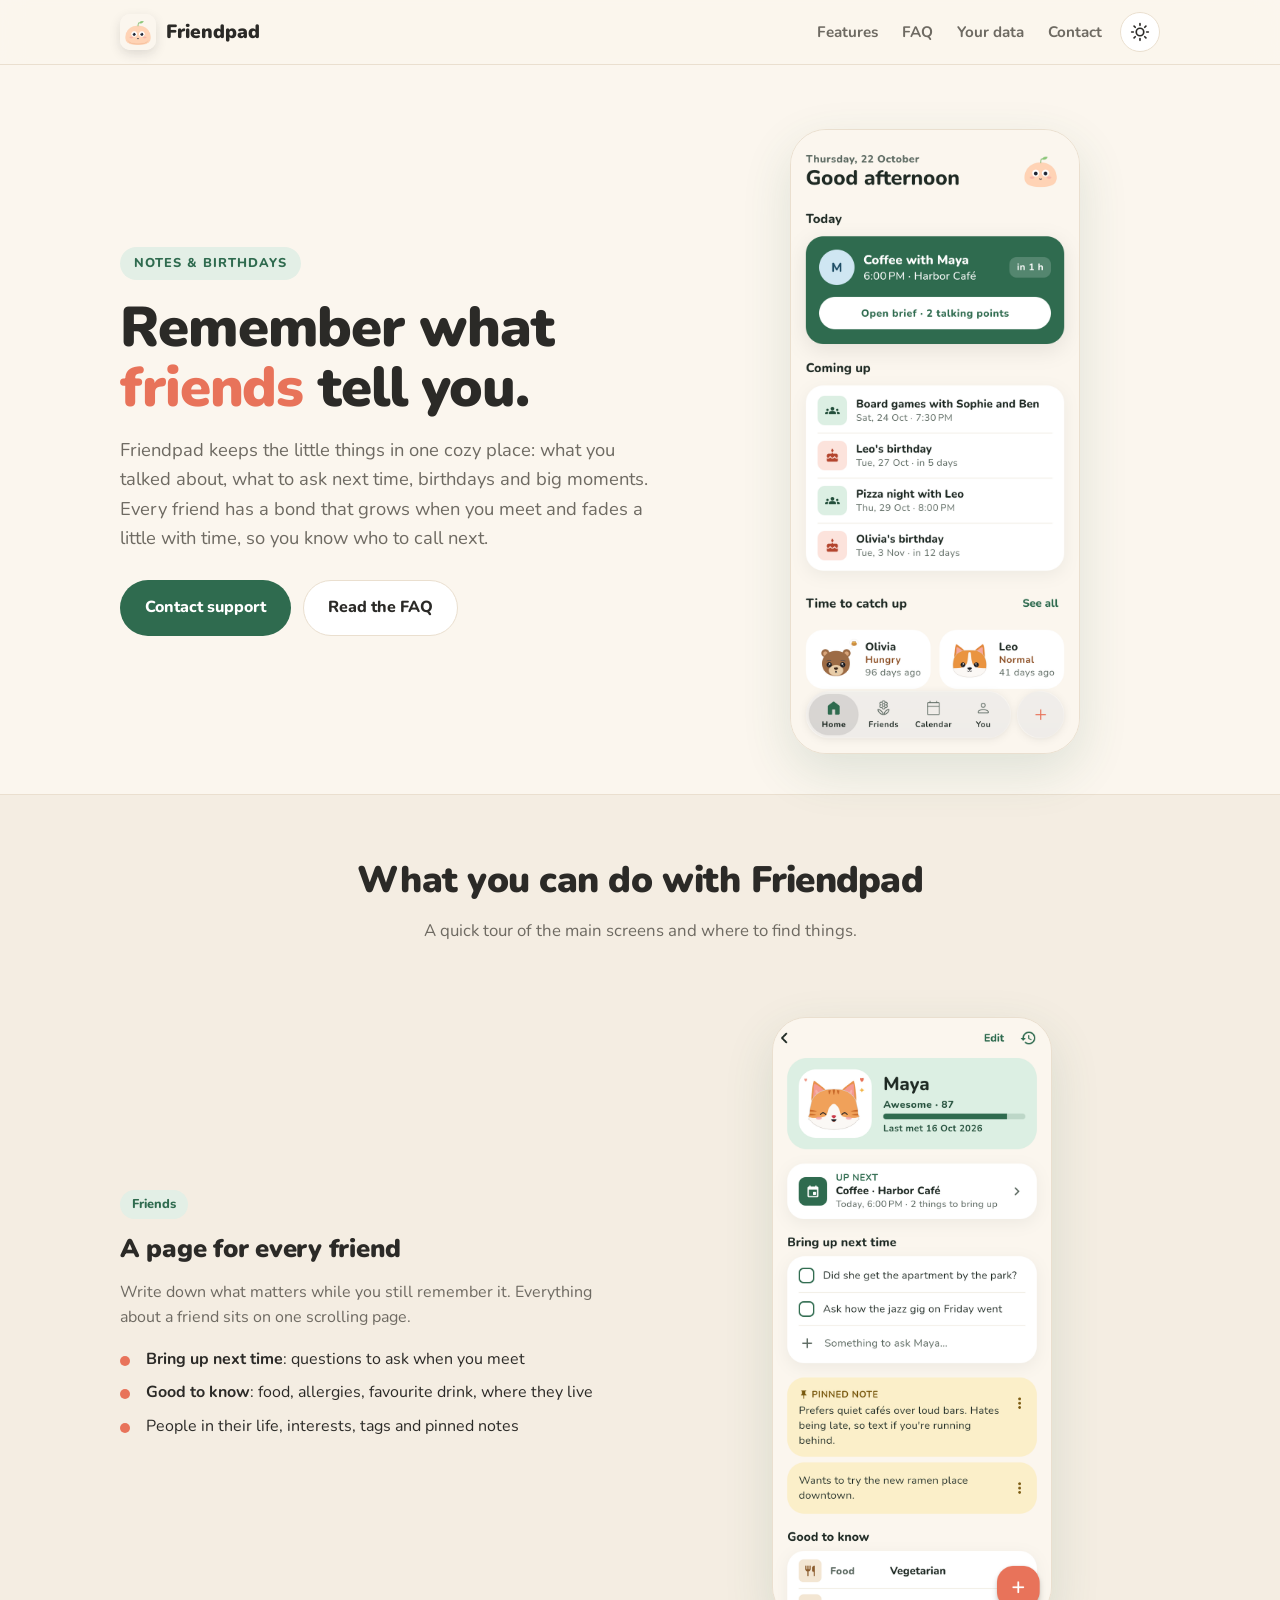
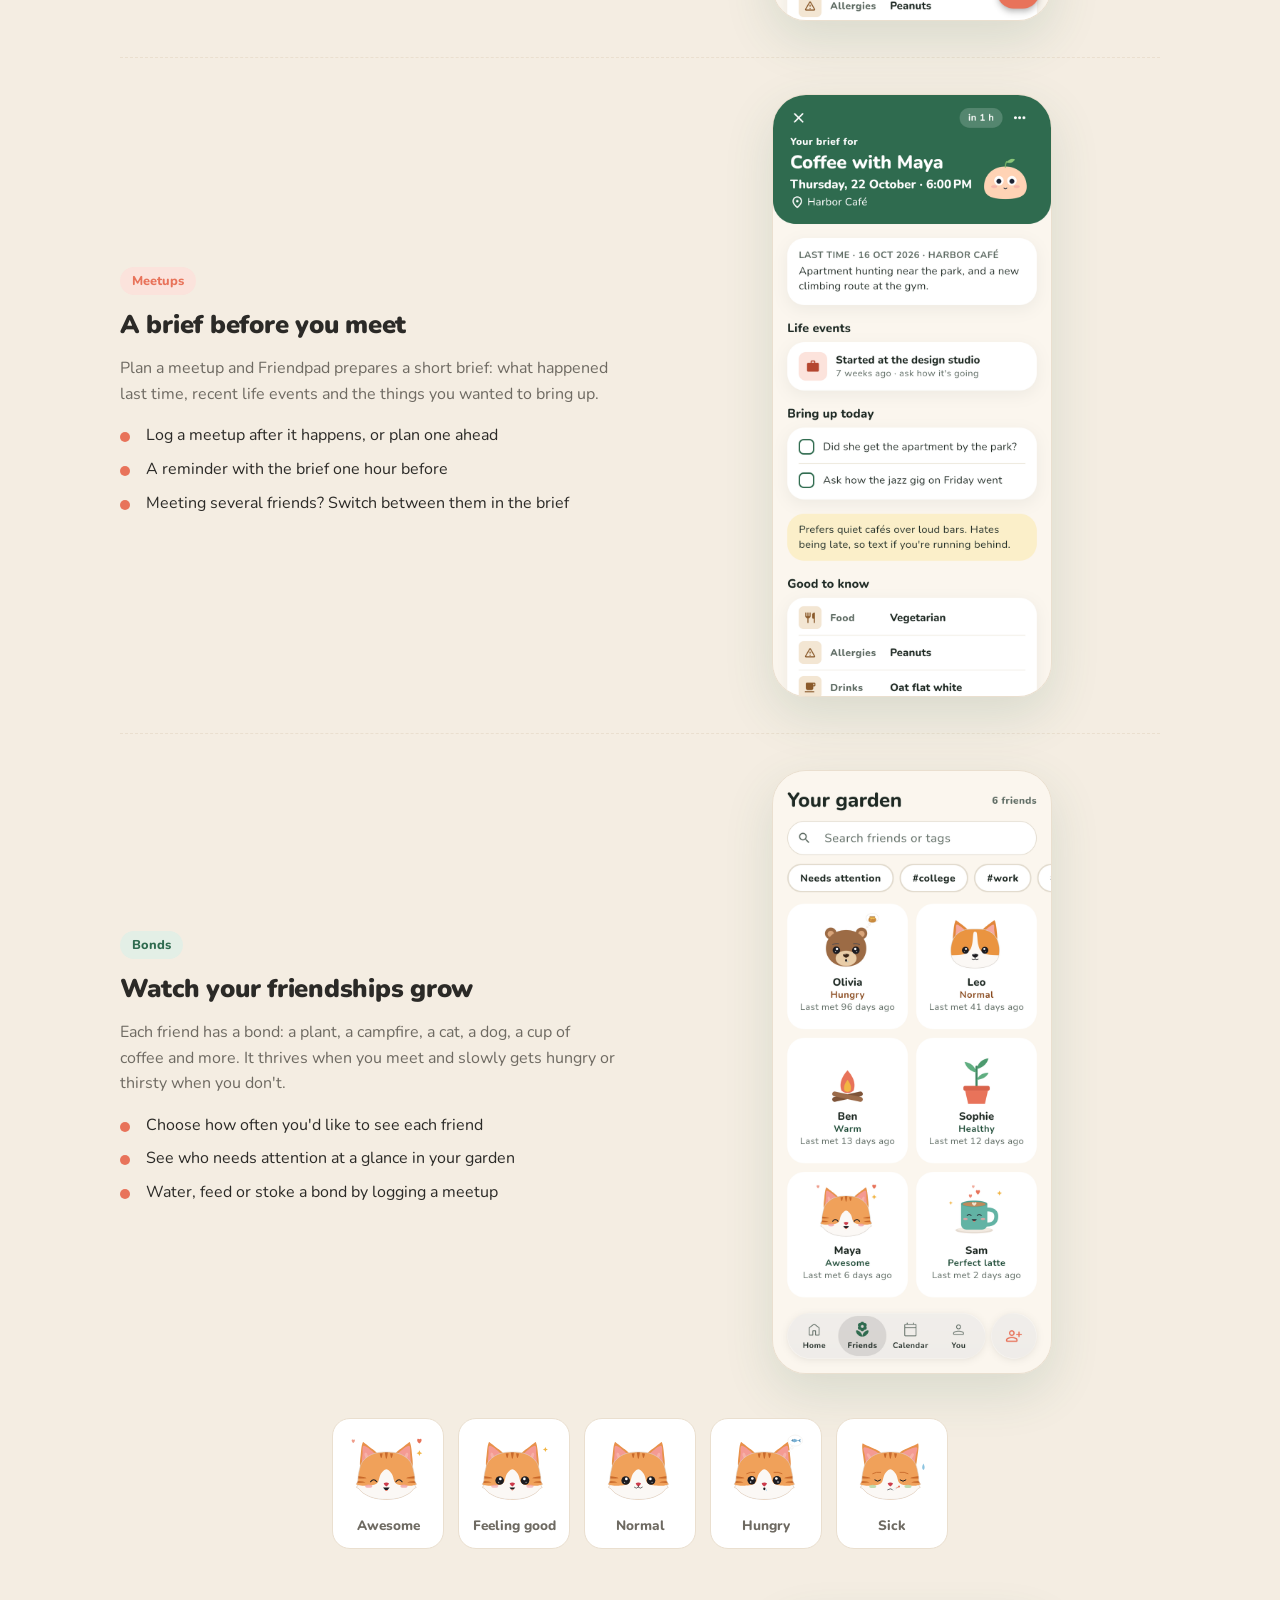
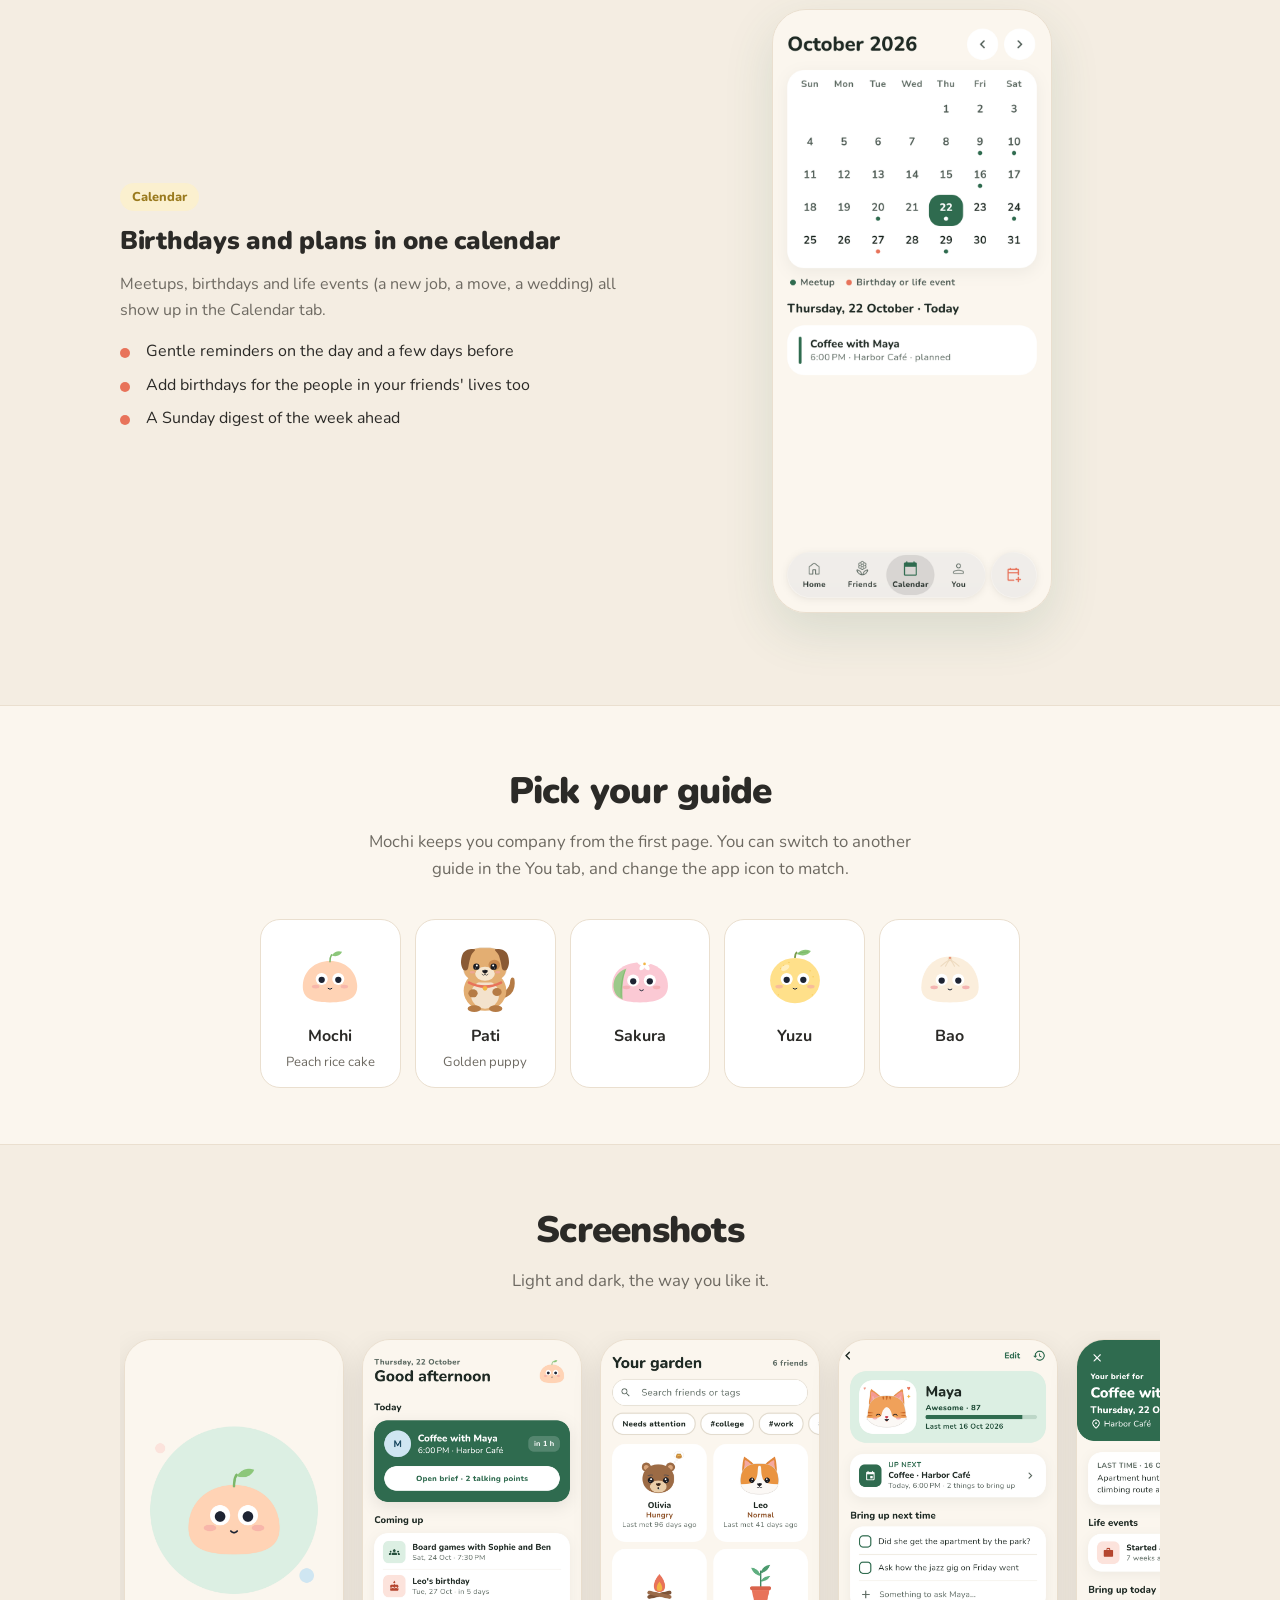
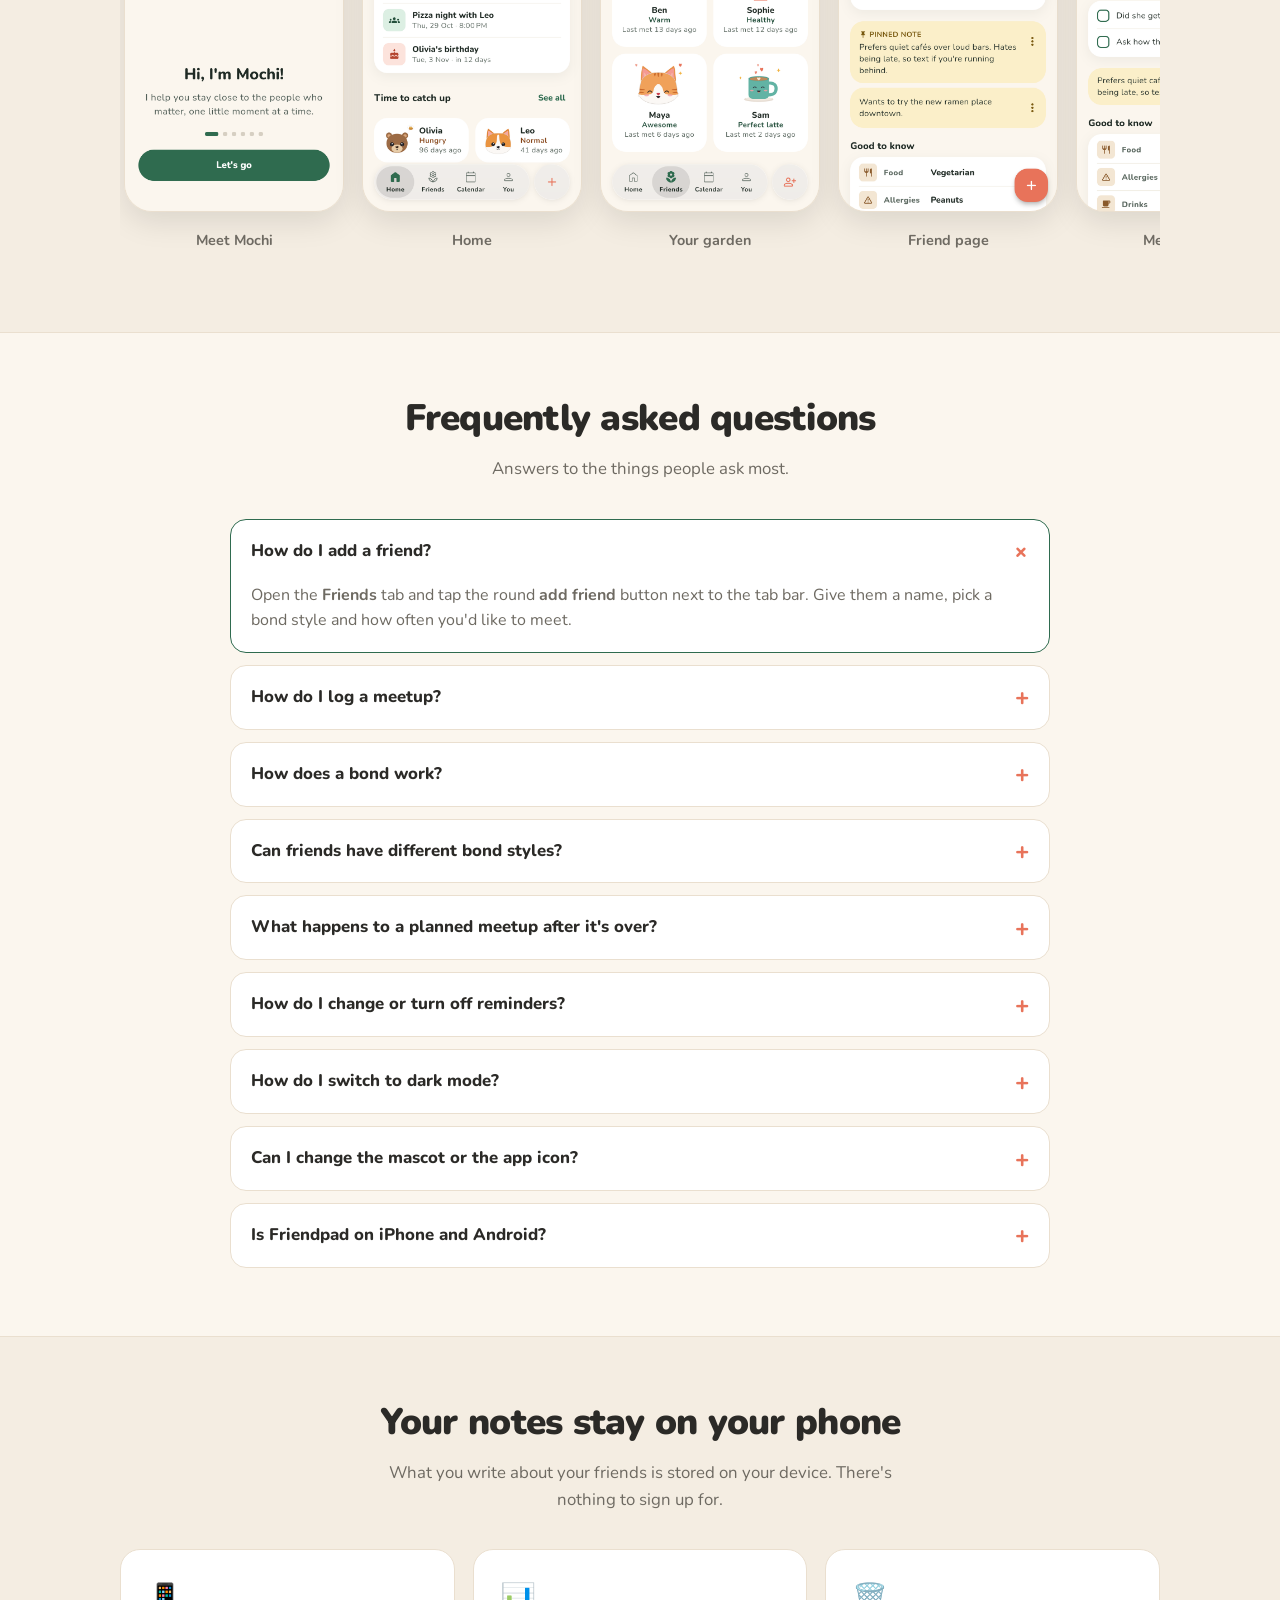
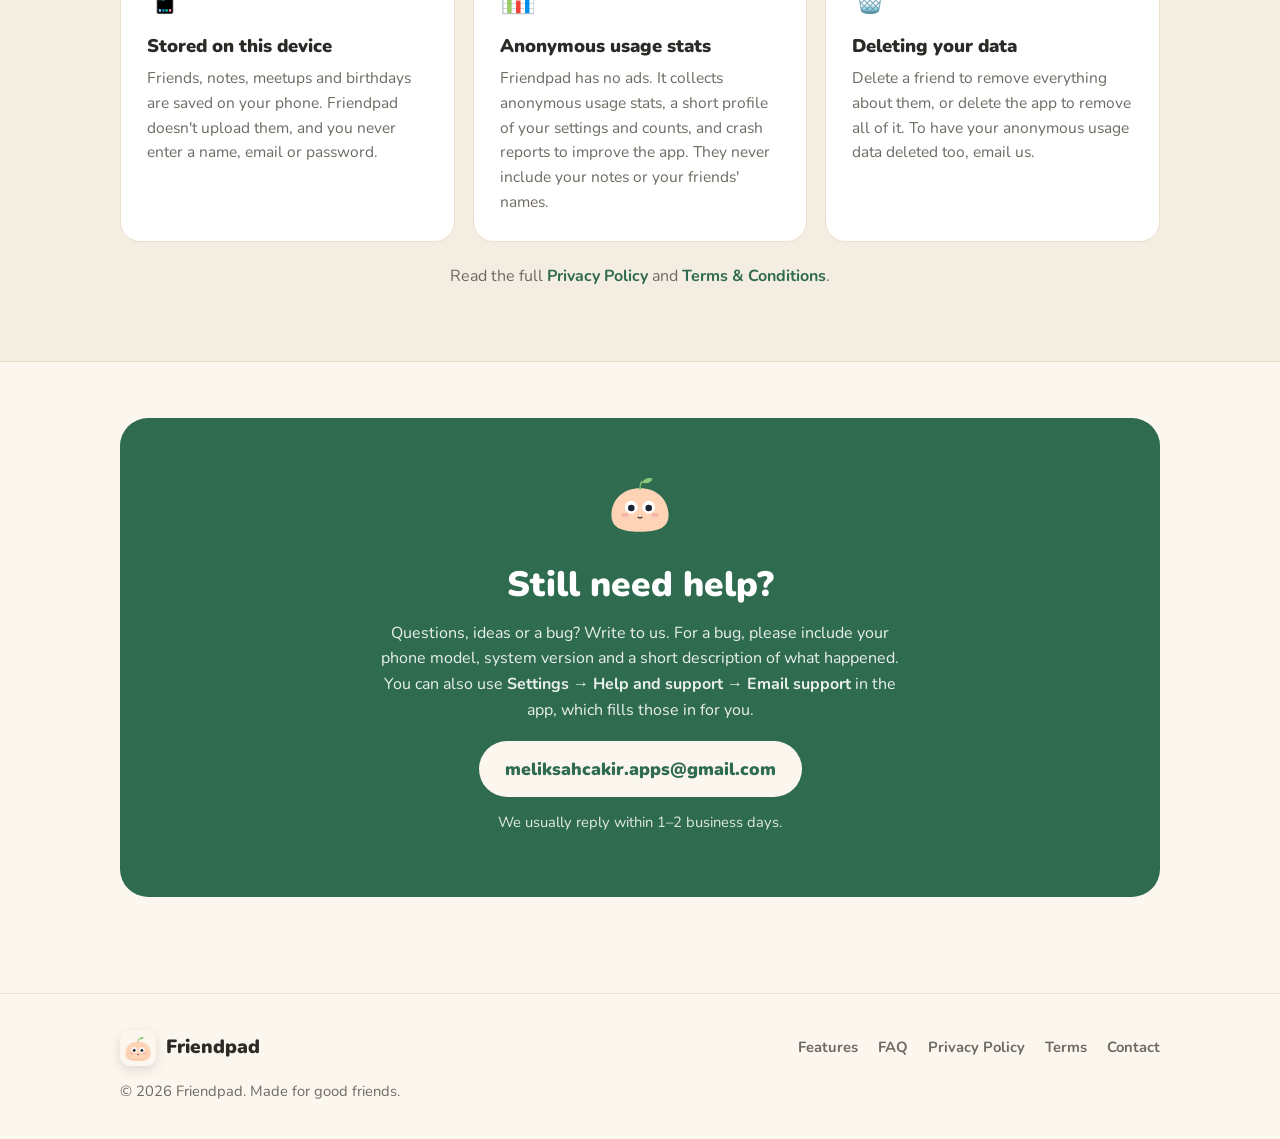
==== commit fe081fe0: "Privacy policy: add the Firestore app profile, drop the 14-month retention Co-Authored-By: Claude Op" ====
--- a/index.html
+++ b/index.html
@@ -237,7 +237,7 @@
         <div class="card">
           <div class="ico">📊</div>
           <h3>Anonymous usage stats</h3>
-          <p>Friendpad has no ads. It collects anonymous usage stats and crash reports to improve the app. They never include your notes or your friends' names.</p>
+          <p>Friendpad has no ads. It collects anonymous usage stats, a short profile of your settings and counts, and crash reports to improve the app. They never include your notes or your friends' names.</p>
         </div>
         <div class="card">
           <div class="ico">🗑️</div>
